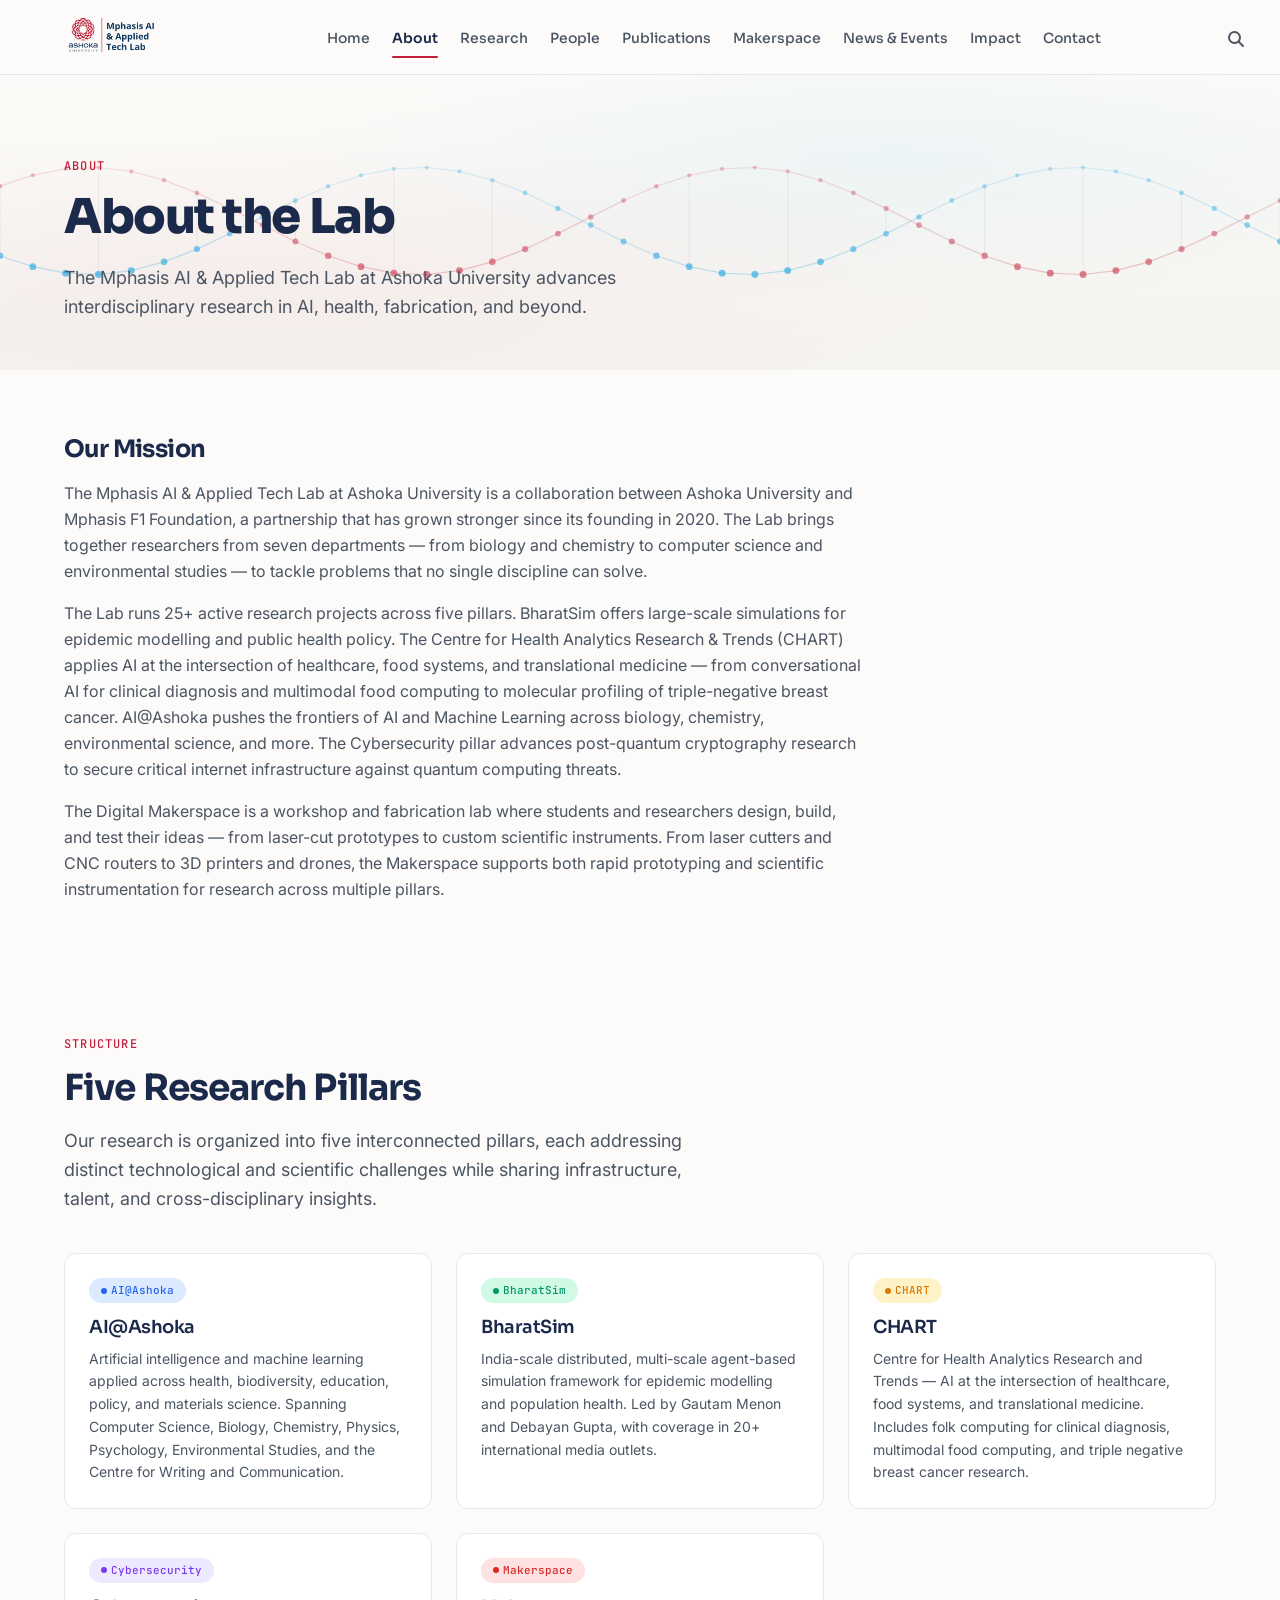
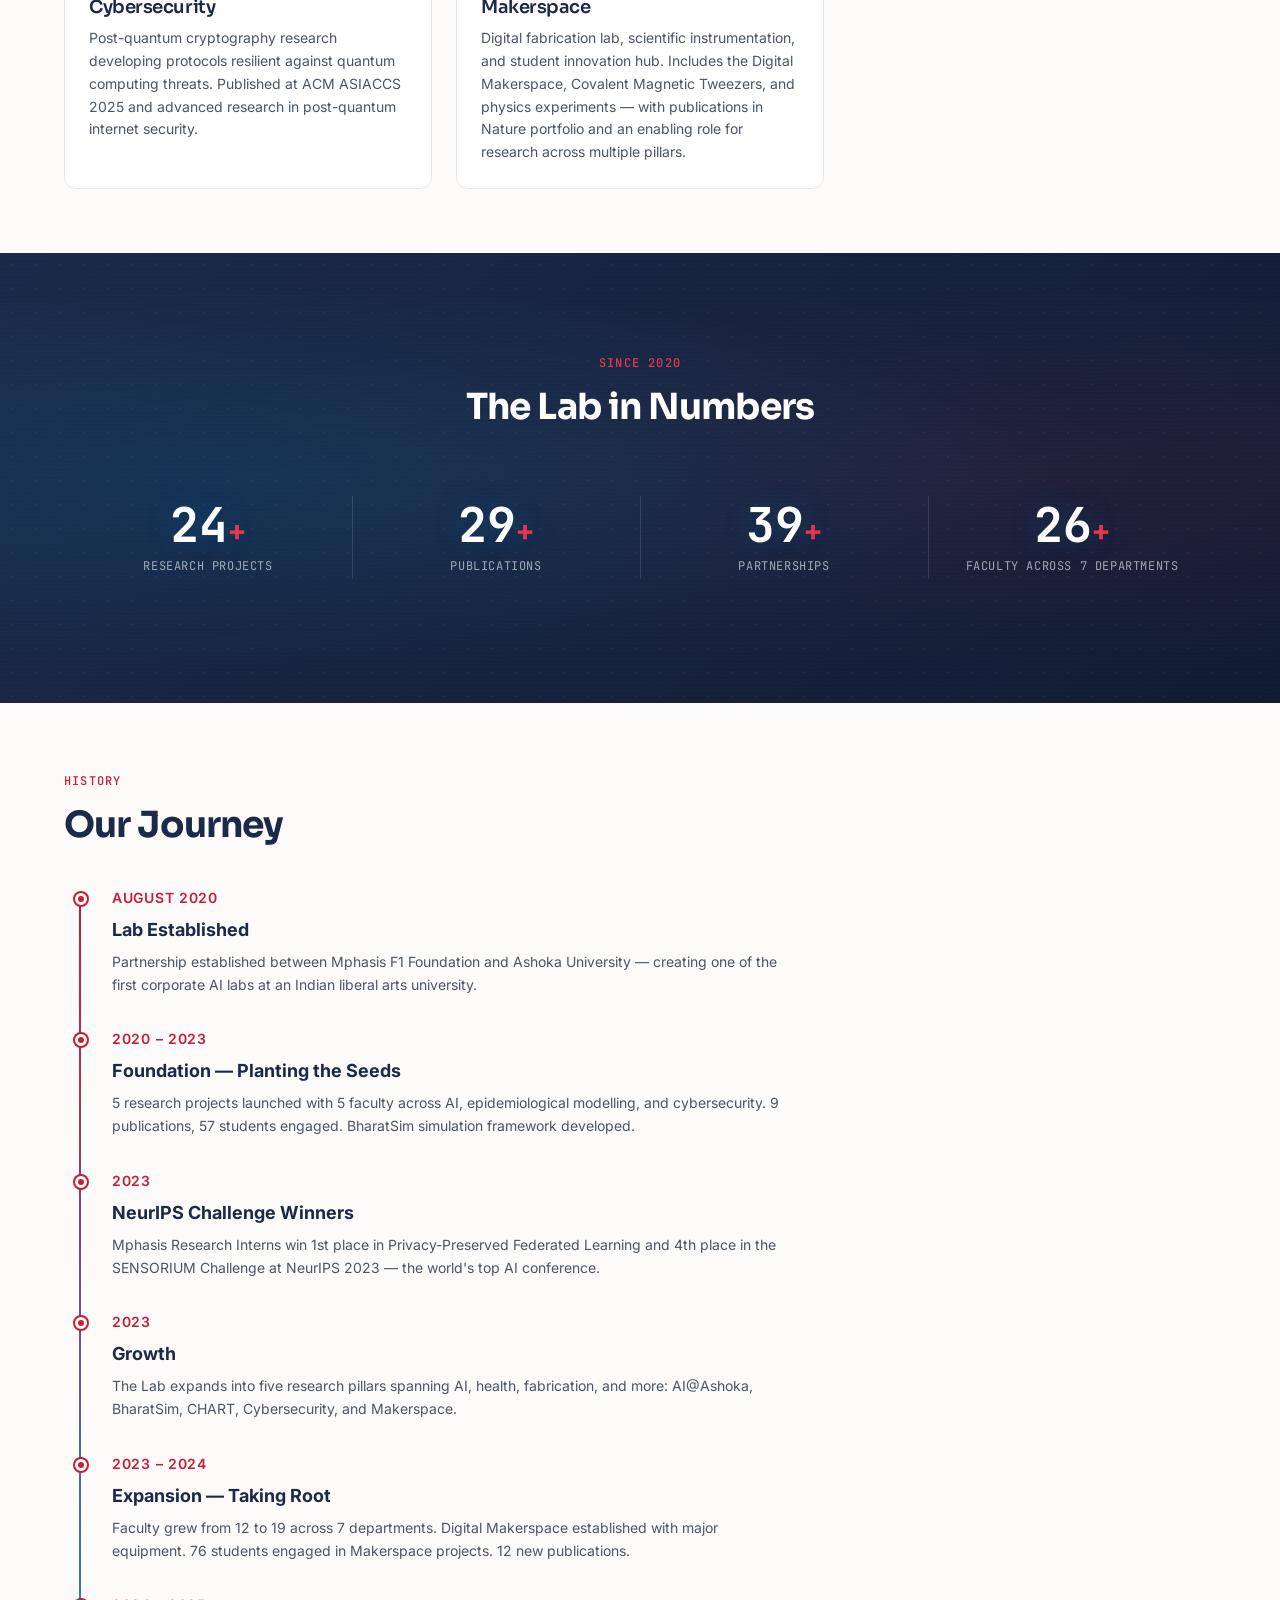
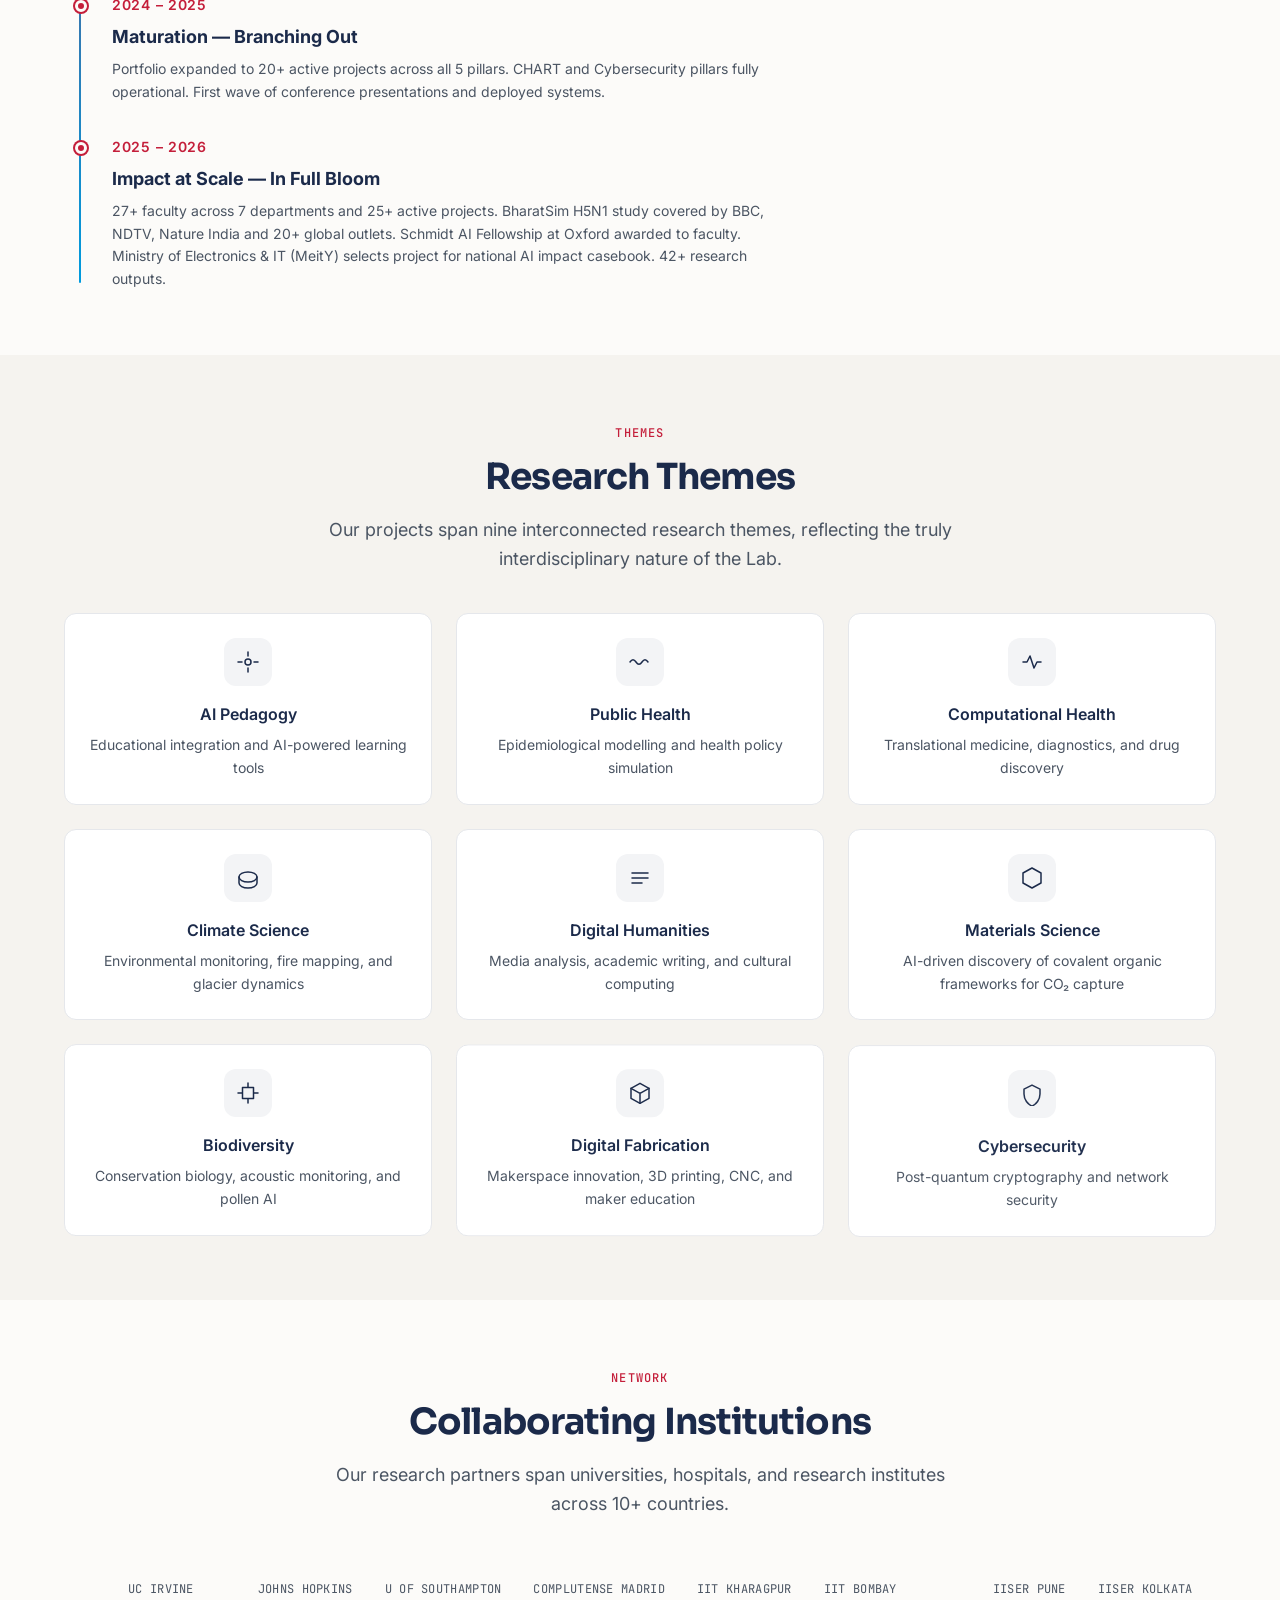
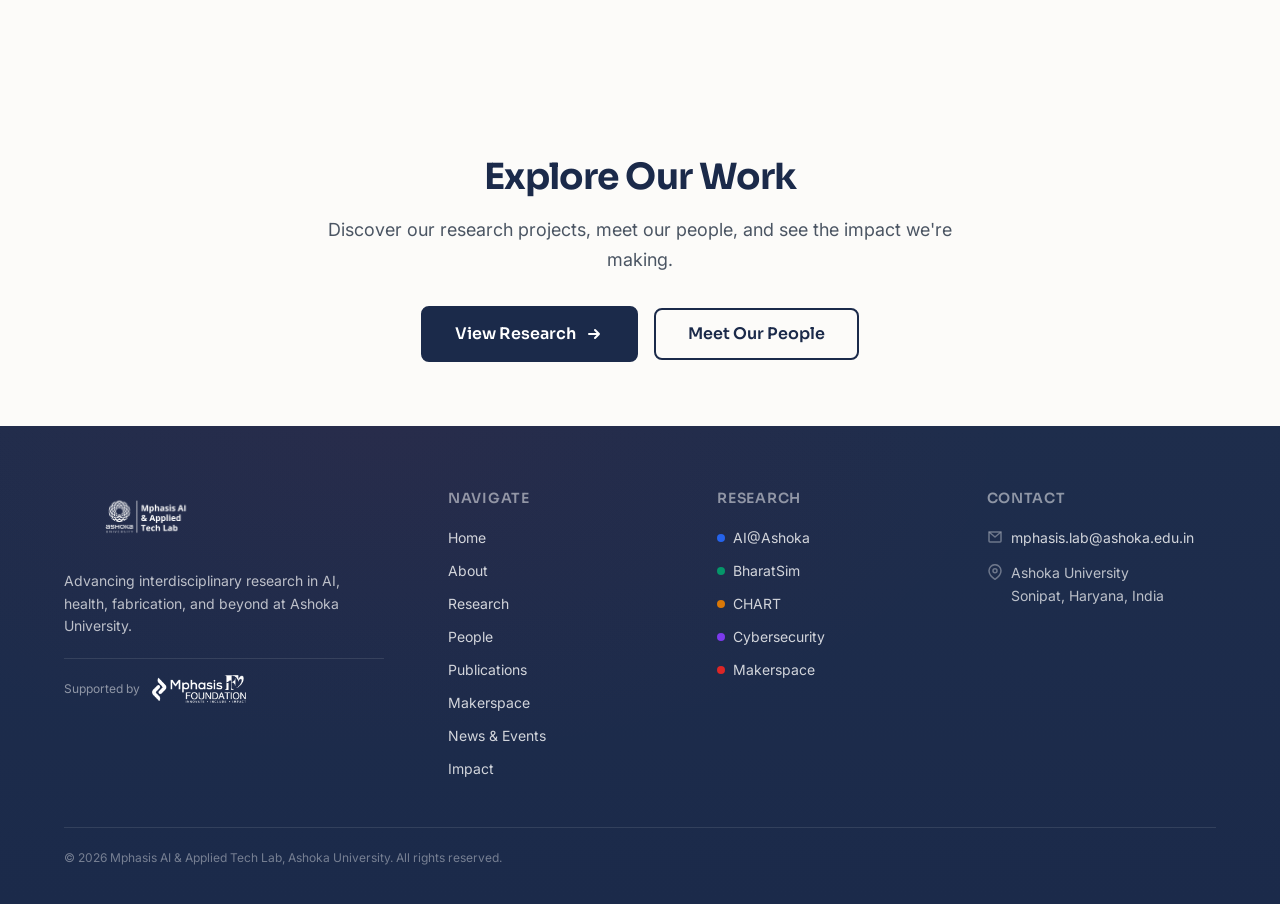
==== pages/about.html @ ebfd1cce "Initial commit: Mphasis AI & Applied Tech Lab website Vanilla HTML/CSS/JS website for the Mphasis AI" ====
<!DOCTYPE html>
<html lang="en">
<head>
  <meta charset="UTF-8">
  <meta name="viewport" content="width=device-width, initial-scale=1.0">
  <meta name="description" content="About the Mphasis AI & Applied Tech Lab at Ashoka University — mission, vision, partnership, and research pillars.">
  <meta name="theme-color" content="#1B2A4A">

  <!-- Open Graph -->
  <meta property="og:title" content="About | Mphasis AI & Applied Tech Lab">
  <meta property="og:description" content="Advancing interdisciplinary research in AI, health, fabrication, and beyond at Ashoka University.">
  <meta property="og:type" content="website">

  <title>About | Mphasis AI & Applied Tech Lab</title>

  <link rel="icon" type="image/png" sizes="32x32" href="../src/assets/images/logos/favicon-32.png">
  <link rel="icon" type="image/png" sizes="16x16" href="../src/assets/images/logos/favicon-16.png">
  <link rel="apple-touch-icon" sizes="180x180" href="../src/assets/images/logos/apple-touch-icon.png">
  <link rel="preconnect" href="https://fonts.googleapis.com">
  <link rel="preconnect" href="https://fonts.gstatic.com" crossorigin>
  <link href="https://fonts.googleapis.com/css2?family=Inter:wght@400;500;600;700;800&family=JetBrains+Mono:wght@400;500;600;700&family=Sora:wght@500;600;700&display=swap" rel="stylesheet">

  <link rel="stylesheet" href="../src/css/variables.css">
  <link rel="stylesheet" href="../src/css/reset.css">
  <link rel="stylesheet" href="../src/css/base.css">
  <link rel="stylesheet" href="../src/css/layout.css">
  <link rel="stylesheet" href="../src/css/header.css">
  <link rel="stylesheet" href="../src/css/footer.css">
  <link rel="stylesheet" href="../src/css/components.css">
  <link rel="stylesheet" href="../src/css/animations.css">
  <link rel="stylesheet" href="../src/css/pages.css">
  <link rel="stylesheet" href="../src/css/utilities.css">
  <link rel="stylesheet" href="../src/css/search.css">
</head>
<body>
  <a href="#main-content" class="skip-link">Skip to main content</a>
  <div class="progress-bar" id="progress-bar" aria-hidden="true"></div>

  <div class="page">

    <!-- Search Overlay -->
    <div class="search-overlay" id="search-overlay" role="dialog" aria-modal="true" aria-label="Search" hidden>
      <div class="search-overlay__backdrop"></div>
      <div class="search-overlay__panel">
        <div class="search-overlay__header">
          <div class="search-overlay__input-wrapper">
            <svg class="search-overlay__icon" width="20" height="20" viewBox="0 0 20 20" fill="none" stroke="currentColor" stroke-width="2" stroke-linecap="round" stroke-linejoin="round"><circle cx="8.5" cy="8.5" r="5.5"/><path d="M13 13l4 4"/></svg>
            <input type="search" class="search-overlay__input" id="search-input" placeholder="Search projects, people, publications..." autocomplete="off">
            <kbd class="search-overlay__kbd">ESC</kbd>
          </div>
        </div>
        <div class="search-overlay__results" id="search-results" aria-live="polite">
          <div class="search-overlay__empty">
            <p class="search-overlay__empty-text">Type to search across projects, people, and publications</p>
          </div>
        </div>
        <div class="search-overlay__footer">
          <span><kbd>&#8984;</kbd><kbd>K</kbd> to toggle</span>
          <span><kbd>&#8593;</kbd><kbd>&#8595;</kbd> to navigate</span>
          <span><kbd>Enter</kbd> to select</span>
        </div>
      </div>
    </div>

    <!-- HEADER -->
    <header class="header" role="banner">
      <div class="header__inner">
        <a href="../index.html" class="header__logo" aria-label="Mphasis AI & Applied Tech Lab — Home">
          <img src="../src/assets/images/logos/lab-logo.png" alt="Mphasis AI & Applied Tech Lab Logo">
        </a>
        <nav class="nav" role="navigation" aria-label="Primary navigation">
          <a href="../index.html" class="nav__link">Home</a>
          <a href="about.html" class="nav__link nav__link--active">About</a>
          <a href="research.html" class="nav__link">Research</a>
          <a href="people.html" class="nav__link">People</a>
          <a href="publications.html" class="nav__link">Publications</a>
          <a href="makerspace.html" class="nav__link">Makerspace</a>
          <a href="news.html" class="nav__link">News & Events</a>
          <a href="impact.html" class="nav__link">Impact</a>
          <a href="contact.html" class="nav__link">Contact</a>
        </nav>
        <div class="header__actions">
          <button class="header__search-trigger" aria-label="Search" aria-expanded="false" aria-controls="search-overlay">
            <svg width="20" height="20" viewBox="0 0 20 20" fill="none" stroke="currentColor" stroke-width="2" stroke-linecap="round" stroke-linejoin="round"><circle cx="8.5" cy="8.5" r="5.5"/><path d="M13 13l4 4"/></svg>
          </button>
          <button class="header__menu-toggle" aria-label="Toggle navigation menu" aria-expanded="false" aria-controls="mobile-nav">
            <span></span><span></span><span></span>
          </button>
        </div>
      </div>
    </header>

    <!-- Mobile Navigation -->
    <nav class="nav-mobile" id="mobile-nav" role="navigation" aria-label="Mobile navigation">
      <a href="../index.html" class="nav-mobile__link">Home</a>
      <a href="about.html" class="nav-mobile__link nav-mobile__link--active">About</a>
      <a href="research.html" class="nav-mobile__link">Research</a>
      <a href="people.html" class="nav-mobile__link">People</a>
      <a href="publications.html" class="nav-mobile__link">Publications</a>
      <a href="makerspace.html" class="nav-mobile__link">Makerspace</a>
      <a href="news.html" class="nav-mobile__link">News & Events</a>
      <a href="impact.html" class="nav-mobile__link">Impact</a>
      <a href="contact.html" class="nav-mobile__link">Contact</a>
    </nav>

    <!-- MAIN CONTENT -->
    <main class="page__content" id="main-content" role="main">

      <!-- Page Hero -->
      <section class="page-hero">
        <canvas class="page-hero__canvas" data-page="about" aria-hidden="true"></canvas>
        <div class="container">
          <span class="page-hero__eyebrow reveal">About</span>
          <h1 class="page-hero__title reveal">About the Lab</h1>
          <p class="page-hero__description reveal">
            The Mphasis AI & Applied Tech Lab at Ashoka University advances interdisciplinary research in AI, health, fabrication, and beyond.
          </p>
        </div>
      </section>

      <!-- Mission & Overview -->
      <section class="section">
        <div class="container">
          <div class="mission-block reveal">
            <div class="mission-block__content">
              <h3>Our Mission</h3>
              <p>
                The Mphasis AI & Applied Tech Lab at Ashoka University is a collaboration between Ashoka University and Mphasis F1 Foundation, a partnership that has grown stronger since its founding in 2020. The Lab brings together researchers from seven departments — from biology and chemistry to computer science and environmental studies — to tackle problems that no single discipline can solve.
              </p>
              <p>
                The Lab runs 25+ active research projects across five pillars. BharatSim offers large-scale simulations for epidemic modelling and public health policy. The Centre for Health Analytics Research &amp; Trends (CHART) applies AI at the intersection of healthcare, food systems, and translational medicine — from conversational AI for clinical diagnosis and multimodal food computing to molecular profiling of triple-negative breast cancer. AI@Ashoka pushes the frontiers of AI and Machine Learning across biology, chemistry, environmental science, and more. The Cybersecurity pillar advances post-quantum cryptography research to secure critical internet infrastructure against quantum computing threats.
              </p>
              <p>
                The Digital Makerspace is a workshop and fabrication lab where students and researchers design, build, and test their ideas — from laser-cut prototypes to custom scientific instruments. From laser cutters and CNC routers to 3D printers and drones, the Makerspace supports both rapid prototyping and scientific instrumentation for research across multiple pillars.
              </p>
            </div>
          </div>
        </div>
      </section>

      <!-- Five Pillars -->
      <section class="section" id="pillars">
        <div class="container">
          <div class="section__header reveal">
            <span class="section__eyebrow">Structure</span>
            <h2 class="section__title">Five Research Pillars</h2>
            <p class="section__description">
              Our research is organized into five interconnected pillars, each addressing distinct technological and scientific challenges while sharing infrastructure, talent, and cross-disciplinary insights.
            </p>
          </div>

          <div class="grid grid--auto-md reveal-stagger">

            <!-- AI@Ashoka -->
            <div class="card reveal" data-pillar="ai">
              <div class="card__body">
                <div class="card__eyebrow">
                  <span class="tag tag--ai tag--dot">AI@Ashoka</span>
                </div>
                <h3 class="card__title">AI@Ashoka</h3>
                <p class="card__text">
                  Artificial intelligence and machine learning applied across health, biodiversity, education, policy, and materials science. Spanning Computer Science, Biology, Chemistry, Physics, Psychology, Environmental Studies, and the Centre for Writing and Communication.
                </p>
              </div>
            </div>

            <!-- BharatSim -->
            <div class="card reveal" data-pillar="bharatsim">
              <div class="card__body">
                <div class="card__eyebrow">
                  <span class="tag tag--bharatsim tag--dot">BharatSim</span>
                </div>
                <h3 class="card__title">BharatSim</h3>
                <p class="card__text">
                  India-scale distributed, multi-scale agent-based simulation framework for epidemic modelling and population health. Led by Gautam Menon and Debayan Gupta, with coverage in 20+ international media outlets.
                </p>
              </div>
            </div>

            <!-- CHART -->
            <div class="card reveal" data-pillar="chart">
              <div class="card__body">
                <div class="card__eyebrow">
                  <span class="tag tag--chart tag--dot">CHART</span>
                </div>
                <h3 class="card__title">CHART</h3>
                <p class="card__text">
                  Centre for Health Analytics Research and Trends — AI at the intersection of healthcare, food systems, and translational medicine. Includes folk computing for clinical diagnosis, multimodal food computing, and triple negative breast cancer research.
                </p>
              </div>
            </div>

            <!-- Cybersecurity -->
            <div class="card reveal" data-pillar="cyber">
              <div class="card__body">
                <div class="card__eyebrow">
                  <span class="tag tag--cyber tag--dot">Cybersecurity</span>
                </div>
                <h3 class="card__title">Cybersecurity</h3>
                <p class="card__text">
                  Post-quantum cryptography research developing protocols resilient against quantum computing threats. Published at ACM ASIACCS 2025 and advanced research in post-quantum internet security.
                </p>
              </div>
            </div>

            <!-- Makerspace -->
            <div class="card reveal" data-pillar="makerspace">
              <div class="card__body">
                <div class="card__eyebrow">
                  <span class="tag tag--makerspace tag--dot">Makerspace</span>
                </div>
                <h3 class="card__title">Makerspace</h3>
                <p class="card__text">
                  Digital fabrication lab, scientific instrumentation, and student innovation hub. Includes the Digital Makerspace, Covalent Magnetic Tweezers, and physics experiments — with publications in Nature portfolio and an enabling role for research across multiple pillars.
                </p>
              </div>
            </div>

          </div>
        </div>
      </section>

      <!-- Impact Metrics -->
      <section class="section section--dark section--lg">
        <div class="container">
          <div class="section__header text-center reveal">
            <span class="section__eyebrow">Since 2020</span>
            <h2 class="section__title">The Lab in Numbers</h2>
          </div>
          <div class="stats-grid reveal-stagger">
            <div class="stat-card reveal">
              <div class="stat-card__number" data-count="25">0<span class="stat-card__suffix">+</span></div>
              <div class="stat-card__label">Research Projects</div>
            </div>
            <div class="stat-card reveal">
              <div class="stat-card__number" data-count="30">0<span class="stat-card__suffix">+</span></div>
              <div class="stat-card__label">Publications</div>
            </div>
            <div class="stat-card reveal">
              <div class="stat-card__number" data-count="40">0<span class="stat-card__suffix">+</span></div>
              <div class="stat-card__label">Partnerships</div>
            </div>
            <div class="stat-card reveal">
              <div class="stat-card__number" data-count="27">0<span class="stat-card__suffix">+</span></div>
              <div class="stat-card__label">Faculty across 7 Departments</div>
            </div>
          </div>
        </div>
      </section>

      <!-- Timeline -->
      <section class="section">
        <div class="container">
          <div class="section__header reveal">
            <span class="section__eyebrow">History</span>
            <h2 class="section__title">Our Journey</h2>
          </div>

          <div class="timeline reveal-stagger">
            <div class="timeline__item reveal">
              <div class="timeline__date">August 2020</div>
              <div class="timeline__title">Lab Established</div>
              <p class="timeline__text">
                Partnership established between Mphasis F1 Foundation and Ashoka University — creating one of the first corporate AI labs at an Indian liberal arts university.
              </p>
            </div>
            <div class="timeline__item reveal">
              <div class="timeline__date">2020 – 2023</div>
              <div class="timeline__title">Foundation — Planting the Seeds</div>
              <p class="timeline__text">
                5 research projects launched with 5 faculty across AI, epidemiological modelling, and cybersecurity. 9 publications, 57 students engaged. BharatSim simulation framework developed.
              </p>
            </div>
            <div class="timeline__item reveal">
              <div class="timeline__date">2023</div>
              <div class="timeline__title">NeurIPS Challenge Winners</div>
              <p class="timeline__text">
                Mphasis Research Interns win 1st place in Privacy-Preserved Federated Learning and 4th place in the SENSORIUM Challenge at NeurIPS 2023 — the world's top AI conference.
              </p>
            </div>
            <div class="timeline__item reveal">
              <div class="timeline__date">2023</div>
              <div class="timeline__title">Growth</div>
              <p class="timeline__text">
                The Lab expands into five research pillars spanning AI, health, fabrication, and more: AI@Ashoka, BharatSim, CHART, Cybersecurity, and Makerspace.
              </p>
            </div>
            <div class="timeline__item reveal">
              <div class="timeline__date">2023 – 2024</div>
              <div class="timeline__title">Expansion — Taking Root</div>
              <p class="timeline__text">
                Faculty grew from 12 to 19 across 7 departments. Digital Makerspace established with major equipment. 76 students engaged in Makerspace projects. 12 new publications.
              </p>
            </div>
            <div class="timeline__item reveal">
              <div class="timeline__date">2024 – 2025</div>
              <div class="timeline__title">Maturation — Branching Out</div>
              <p class="timeline__text">
                Portfolio expanded to 20+ active projects across all 5 pillars. CHART and Cybersecurity pillars fully operational. First wave of conference presentations and deployed systems.
              </p>
            </div>
            <div class="timeline__item reveal">
              <div class="timeline__date">2025 – 2026</div>
              <div class="timeline__title">Impact at Scale — In Full Bloom</div>
              <p class="timeline__text">
                27+ faculty across 7 departments and 25+ active projects. BharatSim H5N1 study covered by BBC, NDTV, Nature India and 20+ global outlets. Schmidt AI Fellowship at Oxford awarded to faculty. Ministry of Electronics &amp; IT (MeitY) selects project for national AI impact casebook. 42+ research outputs.
              </p>
            </div>
          </div>
        </div>
      </section>

      <!-- Research Themes -->
      <section class="section section--alt">
        <div class="container">
          <div class="section__header text-center reveal">
            <span class="section__eyebrow">Themes</span>
            <h2 class="section__title">Research Themes</h2>
            <p class="section__description">
              Our projects span nine interconnected research themes, reflecting the truly interdisciplinary nature of the Lab.
            </p>
          </div>

          <div class="grid grid--3 reveal-stagger">
            <div class="governance-card reveal">
              <div class="governance-card__icon">
                <svg viewBox="0 0 24 24" fill="none" stroke="currentColor" stroke-width="1.5" stroke-linecap="round" stroke-linejoin="round"><circle cx="12" cy="12" r="3"/><path d="M12 2v4M12 18v4M2 12h4M18 12h4"/></svg>
              </div>
              <div class="governance-card__title">AI Pedagogy</div>
              <p class="governance-card__text">Educational integration and AI-powered learning tools</p>
            </div>
            <div class="governance-card reveal">
              <div class="governance-card__icon">
                <svg viewBox="0 0 24 24" fill="none" stroke="currentColor" stroke-width="1.5" stroke-linecap="round" stroke-linejoin="round"><path d="M2 12c2-3 4-3 6 0s4 3 6 0 4-3 6 0"/></svg>
              </div>
              <div class="governance-card__title">Public Health</div>
              <p class="governance-card__text">Epidemiological modelling and health policy simulation</p>
            </div>
            <div class="governance-card reveal">
              <div class="governance-card__icon">
                <svg viewBox="0 0 24 24" fill="none" stroke="currentColor" stroke-width="1.5" stroke-linecap="round" stroke-linejoin="round"><path d="M3 12h4l3-6 4 12 3-6h4"/></svg>
              </div>
              <div class="governance-card__title">Computational Health</div>
              <p class="governance-card__text">Translational medicine, diagnostics, and drug discovery</p>
            </div>
            <div class="governance-card reveal">
              <div class="governance-card__icon">
                <svg viewBox="0 0 24 24" fill="none" stroke="currentColor" stroke-width="1.5" stroke-linecap="round" stroke-linejoin="round"><path d="M12 22c-4.97 0-9-2.24-9-5v-6c0-2.76 4.03-5 9-5s9 2.24 9 5v6c0 2.76-4.03 5-9 5z"/><path d="M3 11c0 2.76 4.03 5 9 5s9-2.24 9-5"/></svg>
              </div>
              <div class="governance-card__title">Climate Science</div>
              <p class="governance-card__text">Environmental monitoring, fire mapping, and glacier dynamics</p>
            </div>
            <div class="governance-card reveal">
              <div class="governance-card__icon">
                <svg viewBox="0 0 24 24" fill="none" stroke="currentColor" stroke-width="1.5" stroke-linecap="round" stroke-linejoin="round"><path d="M4 7h16M4 12h16M4 17h10"/></svg>
              </div>
              <div class="governance-card__title">Digital Humanities</div>
              <p class="governance-card__text">Media analysis, academic writing, and cultural computing</p>
            </div>
            <div class="governance-card reveal">
              <div class="governance-card__icon">
                <svg viewBox="0 0 24 24" fill="none" stroke="currentColor" stroke-width="1.5" stroke-linecap="round" stroke-linejoin="round"><path d="M12 2l9 5v10l-9 5-9-5V7l9-5z"/></svg>
              </div>
              <div class="governance-card__title">Materials Science</div>
              <p class="governance-card__text">AI-driven discovery of covalent organic frameworks for CO₂ capture</p>
            </div>
            <div class="governance-card reveal">
              <div class="governance-card__icon">
                <svg viewBox="0 0 24 24" fill="none" stroke="currentColor" stroke-width="1.5" stroke-linecap="round" stroke-linejoin="round"><path d="M6.5 6.5h11v11h-11z"/><path d="M12 2v4M12 18v4M2 12h4M18 12h4"/></svg>
              </div>
              <div class="governance-card__title">Biodiversity</div>
              <p class="governance-card__text">Conservation biology, acoustic monitoring, and pollen AI</p>
            </div>
            <div class="governance-card reveal">
              <div class="governance-card__icon">
                <svg viewBox="0 0 24 24" fill="none" stroke="currentColor" stroke-width="1.5" stroke-linecap="round" stroke-linejoin="round"><path d="M12 2l9 5v10l-9 5-9-5V7l9-5z"/><path d="M12 12l9-5M12 12v10M12 12L3 7"/></svg>
              </div>
              <div class="governance-card__title">Digital Fabrication</div>
              <p class="governance-card__text">Makerspace innovation, 3D printing, CNC, and maker education</p>
            </div>
            <div class="governance-card reveal">
              <div class="governance-card__icon">
                <svg viewBox="0 0 24 24" fill="none" stroke="currentColor" stroke-width="1.5" stroke-linecap="round" stroke-linejoin="round"><path d="M12 3l8 4v5c0 5.5-3.8 10.2-8 12-4.2-1.8-8-6.5-8-12V7l8-4z"/></svg>
              </div>
              <div class="governance-card__title">Cybersecurity</div>
              <p class="governance-card__text">Post-quantum cryptography and network security</p>
            </div>
          </div>
        </div>
      </section>

      <!-- Collaborating Institutions -->
      <section class="section">
        <div class="container">
          <div class="section__header text-center reveal">
            <span class="section__eyebrow">Network</span>
            <h2 class="section__title">Collaborating Institutions</h2>
            <p class="section__description">
              Our research partners span universities, hospitals, and research institutes across 10+ countries.
            </p>
          </div>
          <div class="ticker reveal" aria-label="Collaborating institutions">
            <div class="ticker__track">
              <span class="ticker__item ticker__item--logo"><img src="../src/assets/images/logos/partners/oxford.png" alt="University of Oxford"></span>
              <span class="ticker__item ticker__item--logo"><img src="../src/assets/images/logos/partners/stanford.png" alt="Stanford University"></span>
              <span class="ticker__item">UC Irvine</span>
              <span class="ticker__item ticker__item--logo"><img src="../src/assets/images/logos/partners/mcgill.png" alt="McGill University"></span>
              <span class="ticker__item">Johns Hopkins</span>
              <span class="ticker__item">U of Southampton</span>
              <span class="ticker__item">Complutense Madrid</span>
              <span class="ticker__item">IIT Kharagpur</span>
              <span class="ticker__item">IIT Bombay</span>
              <span class="ticker__item ticker__item--logo"><img src="../src/assets/images/logos/partners/iit-delhi.png" alt="IIT Delhi"></span>
              <span class="ticker__item ticker__item--logo"><img src="../src/assets/images/logos/partners/iisc.png" alt="IISc Bengaluru"></span>
              <span class="ticker__item">IISER Pune</span>
              <span class="ticker__item">IISER Kolkata</span>
              <span class="ticker__item">AIIMS New Delhi</span>
              <span class="ticker__item">S.N. Bose National Centre</span>
              <span class="ticker__item">CMC Vellore</span>
              <span class="ticker__item ticker__item--logo"><img src="../src/assets/images/logos/partners/ncbs.png" alt="NCBS Bangalore"></span>
              <span class="ticker__item">U of South Carolina</span>
              <span class="ticker__item">Max Hospital, Delhi</span>
              <span class="ticker__item">Kew Library, UK</span>
              <!-- duplicate set for seamless loop -->
              <span class="ticker__item ticker__item--logo"><img src="../src/assets/images/logos/partners/oxford.png" alt="University of Oxford"></span>
              <span class="ticker__item ticker__item--logo"><img src="../src/assets/images/logos/partners/stanford.png" alt="Stanford University"></span>
              <span class="ticker__item">UC Irvine</span>
              <span class="ticker__item ticker__item--logo"><img src="../src/assets/images/logos/partners/mcgill.png" alt="McGill University"></span>
              <span class="ticker__item">Johns Hopkins</span>
              <span class="ticker__item">U of Southampton</span>
              <span class="ticker__item">Complutense Madrid</span>
              <span class="ticker__item">IIT Kharagpur</span>
              <span class="ticker__item">IIT Bombay</span>
              <span class="ticker__item ticker__item--logo"><img src="../src/assets/images/logos/partners/iit-delhi.png" alt="IIT Delhi"></span>
              <span class="ticker__item ticker__item--logo"><img src="../src/assets/images/logos/partners/iisc.png" alt="IISc Bengaluru"></span>
              <span class="ticker__item">IISER Pune</span>
              <span class="ticker__item">IISER Kolkata</span>
              <span class="ticker__item">AIIMS New Delhi</span>
              <span class="ticker__item">S.N. Bose National Centre</span>
              <span class="ticker__item">CMC Vellore</span>
              <span class="ticker__item ticker__item--logo"><img src="../src/assets/images/logos/partners/ncbs.png" alt="NCBS Bangalore"></span>
              <span class="ticker__item">U of South Carolina</span>
              <span class="ticker__item">Max Hospital, Delhi</span>
              <span class="ticker__item">Kew Library, UK</span>
            </div>
          </div>
        </div>
      </section>

      <!-- CTA -->
      <section class="section">
        <div class="container text-center">
          <h2 class="section__title reveal">Explore Our Work</h2>
          <p class="section__description reveal" style="margin: 0 auto var(--space-8);">
            Discover our research projects, meet our people, and see the impact we're making.
          </p>
          <div class="hero__actions reveal" style="justify-content: center;">
            <a href="research.html" class="btn btn--primary btn--lg">
              View Research
              <svg class="btn__arrow" width="20" height="20" viewBox="0 0 20 20" fill="none" stroke="currentColor" stroke-width="2" stroke-linecap="round" stroke-linejoin="round"><path d="M5 10h10M11 6l4 4-4 4"/></svg>
            </a>
            <a href="people.html" class="btn btn--secondary btn--lg">Meet Our People</a>
          </div>
        </div>
      </section>

    </main>

    <!-- FOOTER -->
    <footer class="footer" role="contentinfo">
      <div class="container">
        <div class="footer__grid">
          <div class="footer__brand">
            <img src="../src/assets/images/logos/lab-logo.png" alt="Lab Logo" class="footer__brand-logo">
            <p class="footer__brand-text">
              Advancing interdisciplinary research in AI, health, fabrication, and beyond at Ashoka University.
            </p>
            <div class="footer__brand-partner">
              <span>Supported by</span>
              <img src="../src/assets/images/logos/mphasis-foundation.png" alt="Mphasis F1 Foundation">
            </div>
          </div>
          <div>
            <h4 class="footer__heading">Navigate</h4>
            <div class="footer__links">
              <a href="../index.html" class="footer__link">Home</a>
              <a href="about.html" class="footer__link">About</a>
              <a href="research.html" class="footer__link">Research</a>
              <a href="people.html" class="footer__link">People</a>
              <a href="publications.html" class="footer__link">Publications</a>
              <a href="makerspace.html" class="footer__link">Makerspace</a>
              <a href="news.html" class="footer__link">News & Events</a>
              <a href="impact.html" class="footer__link">Impact</a>
            </div>
          </div>
          <div>
            <h4 class="footer__heading">Research</h4>
            <div class="footer__links">
              <a href="pillar.html?pillar=ai" class="footer__pillar-link">
                <span class="footer__pillar-dot" style="background-color: var(--pillar-ai);"></span>
                AI@Ashoka
              </a>
              <a href="pillar.html?pillar=bharatsim" class="footer__pillar-link">
                <span class="footer__pillar-dot" style="background-color: var(--pillar-bharatsim);"></span>
                BharatSim
              </a>
              <a href="pillar.html?pillar=chart" class="footer__pillar-link">
                <span class="footer__pillar-dot" style="background-color: var(--pillar-chart);"></span>
                CHART
              </a>
              <a href="pillar.html?pillar=cyber" class="footer__pillar-link">
                <span class="footer__pillar-dot" style="background-color: var(--pillar-cyber);"></span>
                Cybersecurity
              </a>
              <a href="pillar.html?pillar=makerspace" class="footer__pillar-link">
                <span class="footer__pillar-dot" style="background-color: var(--pillar-makerspace);"></span>
                Makerspace
              </a>
            </div>
          </div>
          <div>
            <h4 class="footer__heading">Contact</h4>
            <div>
              <div class="footer__contact-item">
                <svg width="16" height="16" viewBox="0 0 16 16" fill="none" stroke="currentColor" stroke-width="1.5" stroke-linecap="round" stroke-linejoin="round"><rect x="2" y="3" width="12" height="10" rx="1"/><path d="M2 3l6 5 6-5"/></svg>
                <a href="mailto:mphasis.lab@ashoka.edu.in" style="color: rgba(255,255,255,0.8);">mphasis.lab@ashoka.edu.in</a>
              </div>
              <div class="footer__contact-item">
                <svg width="16" height="16" viewBox="0 0 16 16" fill="none" stroke="currentColor" stroke-width="1.5" stroke-linecap="round" stroke-linejoin="round"><path d="M14 6.7C14 11.3 8 15.3 8 15.3S2 11.3 2 6.7a6 6 0 1 1 12 0z"/><circle cx="8" cy="6.7" r="2"/></svg>
                <span>Ashoka University<br>Sonipat, Haryana, India</span>
              </div>
            </div>
          </div>
        </div>
        <div class="footer__bottom">
          <p class="footer__copyright">&copy; 2026 Mphasis AI & Applied Tech Lab, Ashoka University. All rights reserved.</p>
          <div class="footer__bottom-links">
          </div>
        </div>
      </div>
    </footer>

  </div>

  <script src="../src/data/projects.js"></script>
  <script src="../src/data/people.js"></script>
  <script src="../src/data/publications.js"></script>
  <script src="../src/data/pillars.js"></script>
  <script src="../src/vendor/gsap.min.js"></script>
  <script src="../src/vendor/ScrollTrigger.min.js"></script>
  <script src="../src/js/gsap-animations.js"></script>
  <script src="../src/js/main.js"></script>
  <script src="../src/js/search.js"></script>
  <script src="/src/js/page-canvases.js"></script>
</body>
</html>
---- src/css/variables.css ----
/* ============================================
   DESIGN TOKENS — Mphasis AI & Applied Tech Lab
   v2.0 — Warmer, bolder, more alive
   ============================================ */

:root {
  /* ── Brand Colors ── */
  --color-navy:        #1B2A4A;
  --color-navy-light:  #2A3F6A;
  --color-navy-dark:   #111C33;
  --color-red:         #C41E3A;
  --color-red-light:   #E8364F;
  --color-red-dark:    #9B1830;
  --color-blue:        #009BDE;
  --color-blue-light:  #33B0E6;
  --color-blue-dark:   #007AB3;

  /* ── Pillar Colors ── */
  --pillar-ai:           #2563EB;
  --pillar-ai-light:     #DBEAFE;
  --pillar-ai-bg:        #EFF6FF;
  --pillar-bharatsim:    #059669;
  --pillar-bharatsim-light: #D1FAE5;
  --pillar-bharatsim-bg: #ECFDF5;
  --pillar-chart:        #D97706;
  --pillar-chart-light:  #FEF3C7;
  --pillar-chart-bg:     #FFFBEB;
  --pillar-cyber:        #7C3AED;
  --pillar-cyber-light:  #EDE9FE;
  --pillar-cyber-bg:     #F5F3FF;
  --pillar-makerspace:   #DC2626;
  --pillar-makerspace-light: #FEE2E2;
  --pillar-makerspace-bg: #FEF2F2;

  /* ── Neutral Palette ── */
  --gray-50:   #F9FAFB;
  --gray-100:  #F3F4F6;
  --gray-200:  #E5E7EB;
  --gray-300:  #D1D5DB;
  --gray-400:  #9CA3AF;
  --gray-500:  #6B7280;
  --gray-600:  #4B5563;
  --gray-700:  #374151;
  --gray-800:  #1F2937;
  --gray-900:  #111827;

  /* ── Semantic Colors ── */
  --color-text:          var(--gray-900);
  --color-text-secondary: var(--gray-600);
  --color-text-muted:    var(--gray-400);
  --color-text-inverse:  #FFFFFF;
  --color-link:          var(--color-blue);
  --color-link-hover:    var(--color-blue-dark);
  --color-bg:            #FCFBF9;
  --color-bg-alt:        #F5F3EF;
  --color-bg-dark:       var(--color-navy);
  --color-border:        var(--gray-200);
  --color-border-light:  var(--gray-100);

  /* ── Typography ── */
  --font-display: 'Sora', 'Inter', -apple-system, BlinkMacSystemFont, sans-serif;
  --font-sans: 'Inter', -apple-system, BlinkMacSystemFont, 'Segoe UI', Roboto, Oxygen, Ubuntu, sans-serif;
  --font-mono: 'JetBrains Mono', 'Fira Code', 'Consolas', monospace;

  --text-xs:   0.75rem;
  --text-sm:   0.875rem;
  --text-base: 1rem;
  --text-lg:   1.125rem;
  --text-xl:   1.25rem;
  --text-2xl:  1.5rem;
  --text-3xl:  1.875rem;
  --text-4xl:  2.25rem;
  --text-5xl:  3rem;
  --text-6xl:  3.75rem;

  --weight-regular:  400;
  --weight-medium:   500;
  --weight-semibold: 600;
  --weight-bold:     700;
  --weight-extrabold: 800;

  --leading-tight:   1.25;
  --leading-snug:    1.375;
  --leading-normal:  1.5;
  --leading-relaxed: 1.625;
  --leading-loose:   2;

  --tracking-tight:   -0.025em;
  --tracking-normal:   0;
  --tracking-wide:     0.025em;
  --tracking-wider:    0.05em;
  --tracking-widest:   0.1em;

  /* ── Spacing Scale ── */
  --space-1:   0.25rem;
  --space-2:   0.5rem;
  --space-3:   0.75rem;
  --space-4:   1rem;
  --space-5:   1.25rem;
  --space-6:   1.5rem;
  --space-8:   2rem;
  --space-10:  2.5rem;
  --space-12:  3rem;
  --space-16:  4rem;
  --space-20:  5rem;
  --space-24:  6rem;
  --space-32:  8rem;

  /* ── Layout ── */
  --container-sm:  640px;
  --container-md:  768px;
  --container-lg:  1024px;
  --container-xl:  1200px;
  --container-2xl: 1400px;
  --header-height: 72px;

  /* ── Borders ── */
  --radius-sm:   4px;
  --radius-md:   8px;
  --radius-lg:   12px;
  --radius-xl:   16px;
  --radius-full: 9999px;

  /* ── Shadows ── */
  --shadow-sm:   0 1px 2px rgba(0, 0, 0, 0.05);
  --shadow-md:   0 4px 6px -1px rgba(0, 0, 0, 0.07), 0 2px 4px -2px rgba(0, 0, 0, 0.05);
  --shadow-lg:   0 10px 15px -3px rgba(0, 0, 0, 0.08), 0 4px 6px -4px rgba(0, 0, 0, 0.04);
  --shadow-xl:   0 20px 25px -5px rgba(0, 0, 0, 0.08), 0 8px 10px -6px rgba(0, 0, 0, 0.04);

  /* ── Transitions ── */
  --transition-fast:   150ms ease;
  --transition-base:   250ms ease;
  --transition-slow:   350ms ease;
  --transition-spring: 500ms cubic-bezier(0.34, 1.56, 0.64, 1);
}

/* ── Pillar Custom Properties via Data Attributes ── */

[data-pillar="ai"]         { --pillar-color: var(--pillar-ai);         --pillar-bg: var(--pillar-ai-bg);         --pillar-light: var(--pillar-ai-light); }
[data-pillar="bharatsim"]  { --pillar-color: var(--pillar-bharatsim);  --pillar-bg: var(--pillar-bharatsim-bg);  --pillar-light: var(--pillar-bharatsim-light); }
[data-pillar="chart"]      { --pillar-color: var(--pillar-chart);      --pillar-bg: var(--pillar-chart-bg);      --pillar-light: var(--pillar-chart-light); }
[data-pillar="cyber"]      { --pillar-color: var(--pillar-cyber);      --pillar-bg: var(--pillar-cyber-bg);      --pillar-light: var(--pillar-cyber-light); }
[data-pillar="makerspace"] { --pillar-color: var(--pillar-makerspace); --pillar-bg: var(--pillar-makerspace-bg); --pillar-light: var(--pillar-makerspace-light); }
---- src/css/base.css ----
/* ============================================
   BASE ELEMENT STYLES
   ============================================ */

body {
  font-family: var(--font-sans);
  font-size: var(--text-base);
  font-weight: var(--weight-regular);
  color: var(--color-text);
  background-color: var(--color-bg);
  line-height: var(--leading-normal);
}

/* ── Headings ── */

h1, h2, h3, h4, h5, h6 {
  font-family: var(--font-display);
  font-weight: var(--weight-bold);
  line-height: var(--leading-tight);
  color: var(--color-navy);
  letter-spacing: var(--tracking-tight);
}

h1 {
  font-size: var(--text-5xl);
  font-weight: var(--weight-extrabold);
}

h2 { font-size: var(--text-4xl); }
h3 { font-size: var(--text-2xl); }

h4 {
  font-size: var(--text-xl);
  font-weight: var(--weight-semibold);
}

h5 {
  font-size: var(--text-lg);
  font-weight: var(--weight-semibold);
}

h6 {
  font-size: var(--text-base);
  font-weight: var(--weight-semibold);
}

@media (max-width: 768px) {
  h1 { font-size: var(--text-4xl); }
  h2 { font-size: var(--text-3xl); }
  h3 { font-size: var(--text-xl); }
}

@media (max-width: 480px) {
  h1 { font-size: var(--text-3xl); }
  h2 { font-size: var(--text-2xl); }
}

/* ── Paragraphs ── */

p {
  margin-bottom: var(--space-4);
  line-height: var(--leading-relaxed);
  color: var(--color-text-secondary);
}

p:last-child {
  margin-bottom: 0;
}

/* ── Links ── */

a {
  color: var(--color-link);
  text-decoration: none;
  transition: color var(--transition-fast);
}

a:hover {
  color: var(--color-link-hover);
}

/* ── Focus ── */

a:focus-visible,
button:focus-visible,
input:focus-visible,
select:focus-visible,
textarea:focus-visible,
[tabindex]:focus-visible {
  outline: 2px solid var(--color-blue);
  outline-offset: 2px;
  border-radius: var(--radius-sm);
}

/* ── Lists ── */

.prose ul,
.prose ol {
  margin-bottom: var(--space-4);
  padding-left: var(--space-6);
}

.prose ul { list-style-type: disc; }
.prose ol { list-style-type: decimal; }

.prose li {
  margin-bottom: var(--space-2);
  line-height: var(--leading-relaxed);
  color: var(--color-text-secondary);
}

/* ── HR ── */

hr {
  border: none;
  border-top: 1px solid var(--color-border);
  margin: var(--space-8) 0;
}

/* ── Skip Link ── */

.skip-link {
  position: absolute;
  top: -100%;
  left: var(--space-4);
  z-index: 1200;
  padding: var(--space-3) var(--space-6);
  font-size: var(--text-sm);
  font-weight: var(--weight-semibold);
  color: var(--color-text-inverse);
  background-color: var(--color-navy);
  border-radius: 0 0 var(--radius-md) var(--radius-md);
  transition: top var(--transition-fast);
  text-decoration: none;
}

.skip-link:focus {
  top: 0;
  outline: 2px solid var(--color-blue);
  outline-offset: 2px;
  color: var(--color-text-inverse);
}

/* ── Selection ── */

::selection {
  background-color: var(--color-blue);
  color: var(--color-text-inverse);
}

/* ── Scrollbar ── */

::-webkit-scrollbar {
  width: 8px;
  height: 8px;
}

::-webkit-scrollbar-track {
  background: var(--gray-100);
}

::-webkit-scrollbar-thumb {
  background: var(--gray-300);
  border-radius: var(--radius-full);
}

::-webkit-scrollbar-thumb:hover {
  background: var(--gray-400);
}
---- src/css/layout.css ----
/* ============================================
   LAYOUT SYSTEM
   ============================================ */

/* ── Container ── */

.container {
  width: 100%;
  max-width: var(--container-xl);
  margin-left: auto;
  margin-right: auto;
  padding-left: var(--space-6);
  padding-right: var(--space-6);
}

.container--narrow { max-width: var(--container-lg); }
.container--wide   { max-width: var(--container-2xl); }
.container--full   { max-width: 100%; }

@media (max-width: 768px) {
  .container {
    padding-left: var(--space-4);
    padding-right: var(--space-4);
  }
}

/* ── Page Wrapper ── */

.page {
  display: flex;
  flex-direction: column;
  min-height: 100vh;
}

.page__content {
  flex: 1;
  padding-top: var(--header-height);
}

/* ── Section ── */

.section {
  padding-top: var(--space-16);
  padding-bottom: var(--space-16);
}

.section--sm {
  padding-top: var(--space-10);
  padding-bottom: var(--space-10);
}

.section--lg {
  padding-top: var(--space-24);
  padding-bottom: var(--space-24);
}

.section--alt {
  background-color: var(--color-bg-alt);
}

.section--dark {
  position: relative;
  background:
    radial-gradient(ellipse at 20% 50%, rgba(0, 155, 222, 0.12) 0%, transparent 60%),
    radial-gradient(ellipse at 80% 50%, rgba(196, 30, 58, 0.08) 0%, transparent 60%),
    linear-gradient(135deg, #1B2A4A 0%, #111C33 100%);
  color: var(--color-text-inverse);
}

.section--dark h1,
.section--dark h2,
.section--dark h3,
.section--dark h4 {
  color: var(--color-text-inverse);
}

.section--dark p {
  color: rgba(255, 255, 255, 0.8);
}

.section--dark .section__eyebrow {
  color: var(--color-red-light);
}

.section--dark .section__description {
  color: rgba(255, 255, 255, 0.7);
}

/* ── Dark Section Atmospheric Effects (DE-5) ── */

/* Dot grid overlay */
.section--dark::before {
  content: '';
  position: absolute;
  inset: 0;
  background-image:
    radial-gradient(circle, rgba(255, 255, 255, 0.04) 1px, transparent 1px);
  background-size: 24px 24px;
  pointer-events: none;
  z-index: 0;
  animation: grid-drift 60s linear infinite;
}

/* Scan line texture */
.section--dark::after {
  content: '';
  position: absolute;
  inset: 0;
  background: repeating-linear-gradient(
    0deg,
    transparent 0px,
    transparent 3px,
    rgba(255, 255, 255, 0.008) 3px,
    rgba(255, 255, 255, 0.008) 4px
  );
  pointer-events: none;
  z-index: 0;
}

/* Content above atmospheric overlays */
.section--dark > .container {
  position: relative;
  z-index: 1;
}

/* Adjacent dark sections — continuous zone with subtle divider */
.section--dark + .section--dark {
  border-top: 1px solid rgba(255, 255, 255, 0.06);
}

.section--dark .stat-card__number {
  color: var(--color-text-inverse);
  text-shadow: 0 0 30px rgba(0, 155, 222, 0.25), 0 0 60px rgba(0, 155, 222, 0.1);
}

.section--dark .stat-card__label {
  color: rgba(255, 255, 255, 0.6);
}

.section__header {
  margin-bottom: var(--space-10);
}

.section__eyebrow {
  display: inline-block;
  font-family: var(--font-mono);
  font-size: var(--text-xs);
  font-weight: var(--weight-medium);
  text-transform: uppercase;
  letter-spacing: var(--tracking-widest);
  color: var(--color-red);
  margin-bottom: var(--space-3);
}

.section__title {
  margin-bottom: var(--space-4);
}

.section__description {
  max-width: 640px;
  font-size: var(--text-lg);
}

.text-center .section__description {
  margin-left: auto;
  margin-right: auto;
}

@media (max-width: 768px) {
  .section {
    padding-top: var(--space-10);
    padding-bottom: var(--space-10);
  }

  .section--lg {
    padding-top: var(--space-16);
    padding-bottom: var(--space-16);
  }
}

/* ── Grid System ── */

.grid {
  display: grid;
  gap: var(--space-6);
}

.grid--2 { grid-template-columns: repeat(2, 1fr); }
.grid--3 { grid-template-columns: repeat(3, 1fr); }
.grid--4 { grid-template-columns: repeat(4, 1fr); }

.grid--auto-sm { grid-template-columns: repeat(auto-fill, minmax(240px, 1fr)); }
.grid--auto-md { grid-template-columns: repeat(auto-fill, minmax(300px, 1fr)); }
.grid--auto-lg { grid-template-columns: repeat(auto-fill, minmax(360px, 1fr)); }

.grid--gap-sm  { gap: var(--space-4); }
.grid--gap-lg  { gap: var(--space-8); }
.grid--gap-xl  { gap: var(--space-12); }

/* ── Pillar Grid (3+2 centered) ── */

.pillar-grid {
  display: grid;
  grid-template-columns: repeat(6, 1fr);
  gap: var(--space-8);
}

.pillar-grid > * {
  grid-column: span 2;
}

.pillar-grid > :nth-child(4) {
  grid-column: 2 / span 2;
}

.pillar-grid > :nth-child(5) {
  grid-column: 4 / span 2;
}

@media (max-width: 1024px) {
  .grid--3 { grid-template-columns: repeat(2, 1fr); }
  .grid--4 { grid-template-columns: repeat(2, 1fr); }

  .pillar-grid {
    grid-template-columns: repeat(2, 1fr);
  }

  .pillar-grid > *,
  .pillar-grid > :nth-child(4),
  .pillar-grid > :nth-child(5) {
    grid-column: span 1;
  }
}

@media (max-width: 640px) {
  .grid--2,
  .grid--3,
  .grid--4 {
    grid-template-columns: 1fr;
  }

  .pillar-grid {
    grid-template-columns: 1fr;
  }
}

/* ── Stats Grid ── */

.stats-grid {
  display: grid;
  grid-template-columns: repeat(4, 1fr);
}

.stats-grid .stat-card {
  position: relative;
}

@media (min-width: 1025px) {
  .stats-grid .stat-card + .stat-card::before {
    content: '';
    position: absolute;
    left: 0;
    top: 20%;
    height: 60%;
    width: 1px;
    background-color: var(--color-border);
  }

  .section--dark .stats-grid .stat-card + .stat-card::before {
    background-color: rgba(255, 255, 255, 0.12);
  }
}

@media (max-width: 1024px) {
  .stats-grid {
    grid-template-columns: repeat(2, 1fr);
  }
}

@media (max-width: 480px) {
  .stats-grid {
    grid-template-columns: 1fr;
  }
}

/* ── Flexbox Layouts ── */

.flex             { display: flex; }
.flex--center     { align-items: center; justify-content: center; }
.flex--between    { align-items: center; justify-content: space-between; }
.flex--column     { flex-direction: column; }
.flex--wrap       { flex-wrap: wrap; }
.flex--gap-sm     { gap: var(--space-2); }
.flex--gap-md     { gap: var(--space-4); }
.flex--gap-lg     { gap: var(--space-6); }

/* ── Two-Column Layout ── */

.layout-sidebar {
  display: grid;
  grid-template-columns: 1fr 320px;
  gap: var(--space-10);
  align-items: start;
}

.layout-sidebar--reverse {
  grid-template-columns: 320px 1fr;
}

@media (max-width: 1024px) {
  .layout-sidebar,
  .layout-sidebar--reverse {
    grid-template-columns: 1fr;
  }
}
---- src/css/header.css ----
/* ============================================
   HEADER & NAVIGATION
   ============================================ */

.header {
  position: fixed;
  top: 3px; /* Below progress bar */
  left: 0;
  right: 0;
  z-index: 1000;
  height: var(--header-height);
  background-color: rgba(252, 251, 249, 0.95);
  backdrop-filter: blur(16px);
  -webkit-backdrop-filter: blur(16px);
  border-bottom: 1px solid var(--color-border);
  transition: box-shadow var(--transition-base);
}

.header--scrolled {
  box-shadow: var(--shadow-md);
}

.header__inner {
  display: flex;
  align-items: center;
  justify-content: space-between;
  height: 100%;
  max-width: var(--container-2xl);
  margin: 0 auto;
  padding: 0 var(--space-6);
}

/* ── Logo ── */

.header__logo {
  display: flex;
  align-items: center;
  gap: var(--space-3);
  flex-shrink: 0;
}

.header__logo img {
  height: 64px;
  width: auto;
  object-fit: contain;
}

/* ── Desktop Navigation ── */

.nav {
  display: flex;
  align-items: center;
  gap: 2px;
}

.nav__link {
  display: inline-flex;
  align-items: center;
  position: relative;
  padding: var(--space-2) 10px;
  font-family: var(--font-display);
  font-size: var(--text-sm);
  font-weight: var(--weight-medium);
  color: var(--color-text-secondary);
  border-radius: var(--radius-md);
  transition: color var(--transition-fast), background-color var(--transition-fast);
  white-space: nowrap;
}

.nav__link:hover {
  color: var(--color-navy);
  background-color: var(--gray-50);
}

.nav__link--active {
  color: var(--color-navy);
  font-weight: var(--weight-semibold);
}

.nav__link--active::after {
  content: '';
  position: absolute;
  bottom: -1px;
  left: 10px;
  right: 10px;
  height: 2px;
  background-color: var(--color-red);
  border-radius: 1px;
}

/* ── Mobile Menu Toggle ── */

.header__menu-toggle {
  display: none;
  flex-direction: column;
  justify-content: center;
  align-items: center;
  width: 40px;
  height: 40px;
  gap: 5px;
  cursor: pointer;
  border-radius: var(--radius-md);
  transition: background-color var(--transition-fast);
}

.header__menu-toggle:hover {
  background-color: var(--gray-50);
}

.header__menu-toggle span {
  display: block;
  width: 20px;
  height: 2px;
  background-color: var(--color-navy);
  border-radius: 1px;
  transition: transform var(--transition-base), opacity var(--transition-base);
}

.header__menu-toggle--open span:nth-child(1) {
  transform: translateY(7px) rotate(45deg);
}

.header__menu-toggle--open span:nth-child(2) {
  opacity: 0;
}

.header__menu-toggle--open span:nth-child(3) {
  transform: translateY(-7px) rotate(-45deg);
}

/* ── Mobile Navigation ── */

.nav-mobile {
  display: none;
  position: fixed;
  top: calc(var(--header-height) + 3px);
  left: 0;
  right: 0;
  bottom: 0;
  background-color: rgba(252, 251, 249, 0.98);
  backdrop-filter: blur(16px);
  -webkit-backdrop-filter: blur(16px);
  z-index: 999;
  overflow-y: auto;
  padding: var(--space-6);
}

.nav-mobile--open {
  display: block;
  animation: fadeSlideDown 250ms ease forwards;
}

.nav-mobile__link {
  display: block;
  padding: var(--space-4) var(--space-2);
  font-family: var(--font-display);
  font-size: var(--text-lg);
  font-weight: var(--weight-medium);
  color: var(--color-text-secondary);
  border-bottom: 1px solid var(--color-border-light);
  transition: color var(--transition-fast);
}

.nav-mobile__link:hover,
.nav-mobile__link--active {
  color: var(--color-navy);
}

.nav-mobile__link--active {
  border-left: 3px solid var(--color-red);
  padding-left: var(--space-4);
}

.nav-mobile__link:last-child {
  border-bottom: none;
}

@keyframes fadeSlideDown {
  from { opacity: 0; transform: translateY(-8px); }
  to   { opacity: 1; transform: translateY(0); }
}

/* ── Responsive ── */

/* ── Header Actions (search + hamburger) ── */

.header__actions {
  display: flex;
  align-items: center;
  gap: var(--space-1);
}

@media (max-width: 1140px) {
  .nav { display: none; }
  .header__menu-toggle { display: flex; }
}

@media (max-width: 768px) {
  .header__inner { padding: 0 var(--space-4); }
  .header__logo img { height: 48px; }
}
---- src/css/footer.css ----
/* ============================================
   FOOTER
   ============================================ */

.footer {
  background:
    radial-gradient(ellipse at 30% 0%, rgba(196, 30, 58, 0.06) 0%, transparent 50%),
    linear-gradient(180deg, #1E2D4C 0%, #1B2A4A 100%);
  color: var(--color-text-inverse);
  padding-top: var(--space-16);
  padding-bottom: 0;
}

.footer__grid {
  display: grid;
  grid-template-columns: 1.5fr 1fr 1fr 1fr;
  gap: var(--space-10);
  padding-bottom: var(--space-12);
}

/* ── Brand Column ── */

.footer__brand {
  max-width: 320px;
}

.footer__brand-logo {
  height: 60px;
  width: auto;
  margin-bottom: var(--space-5);
  filter: brightness(0) invert(1);
  object-fit: contain;
}

.footer__brand-text {
  font-size: var(--text-sm);
  line-height: var(--leading-relaxed);
  color: rgba(255, 255, 255, 0.7);
  margin-bottom: var(--space-5);
}

.footer__brand-partner {
  display: flex;
  align-items: center;
  gap: var(--space-3);
  padding-top: var(--space-4);
  border-top: 1px solid rgba(255, 255, 255, 0.1);
}

.footer__brand-partner img {
  height: 28px;
  width: auto;
  filter: brightness(0) invert(1);
}

.footer__brand-partner span {
  font-size: var(--text-xs);
  color: rgba(255, 255, 255, 0.5);
}

/* ── Navigation Columns ── */

.footer__heading {
  font-size: var(--text-sm);
  font-weight: var(--weight-semibold);
  text-transform: uppercase;
  letter-spacing: var(--tracking-wider);
  color: rgba(255, 255, 255, 0.5);
  margin-bottom: var(--space-5);
}

.footer__links {
  display: flex;
  flex-direction: column;
  gap: var(--space-3);
}

.footer__link {
  font-size: var(--text-sm);
  color: rgba(255, 255, 255, 0.8);
  transition: color var(--transition-fast);
}

.footer__link:hover {
  color: #FFFFFF;
}

/* ── Pillar Links ── */

.footer__pillar-link {
  display: flex;
  align-items: center;
  gap: var(--space-2);
  font-size: var(--text-sm);
  color: rgba(255, 255, 255, 0.8);
  transition: color var(--transition-fast);
}

.footer__pillar-link:hover {
  color: #FFFFFF;
}

.footer__pillar-dot {
  width: 8px;
  height: 8px;
  border-radius: var(--radius-full);
  flex-shrink: 0;
}

/* ── Contact ── */

.footer__contact-item {
  display: flex;
  align-items: flex-start;
  gap: var(--space-2);
  font-size: var(--text-sm);
  color: rgba(255, 255, 255, 0.7);
  margin-bottom: var(--space-3);
  line-height: var(--leading-relaxed);
}

.footer__contact-item svg {
  flex-shrink: 0;
  margin-top: 2px;
  opacity: 0.5;
}

/* ── Bottom Bar ── */

.footer__bottom {
  border-top: 1px solid rgba(255, 255, 255, 0.1);
  padding: var(--space-5) 0;
  display: flex;
  align-items: center;
  justify-content: space-between;
  gap: var(--space-4);
}

.footer__copyright {
  font-size: var(--text-xs);
  color: rgba(255, 255, 255, 0.4);
}

.footer__bottom-links {
  display: flex;
  gap: var(--space-6);
}

.footer__bottom-link {
  font-size: var(--text-xs);
  color: rgba(255, 255, 255, 0.4);
  transition: color var(--transition-fast);
}

.footer__bottom-link:hover {
  color: rgba(255, 255, 255, 0.7);
}

/* ── Responsive ── */

@media (max-width: 1024px) {
  .footer__grid {
    grid-template-columns: 1fr 1fr;
    gap: var(--space-8);
  }

  .footer__brand {
    grid-column: 1 / -1;
    max-width: none;
  }
}

@media (max-width: 640px) {
  .footer { padding-top: var(--space-10); }

  .footer__grid {
    grid-template-columns: 1fr;
    gap: var(--space-8);
  }

  .footer__bottom {
    flex-direction: column;
    text-align: center;
  }
}
---- src/css/components.css ----
/* ============================================
   COMPONENTS — Buttons, Cards, Tags, Hero, etc.
   ============================================ */

/* ── BUTTONS ── */

.btn {
  display: inline-flex;
  align-items: center;
  justify-content: center;
  gap: var(--space-2);
  padding: var(--space-3) var(--space-6);
  font-family: var(--font-display);
  font-size: var(--text-sm);
  font-weight: var(--weight-semibold);
  line-height: 1;
  border-radius: var(--radius-md);
  border: 2px solid transparent;
  cursor: pointer;
  transition: all var(--transition-fast);
  white-space: nowrap;
  text-decoration: none;
}

.btn:focus-visible {
  outline: 2px solid var(--color-blue);
  outline-offset: 2px;
}

.btn--primary {
  background-color: var(--color-navy);
  color: var(--color-text-inverse);
  border-color: var(--color-navy);
}

.btn--primary:hover {
  background-color: var(--color-navy-light);
  border-color: var(--color-navy-light);
  color: var(--color-text-inverse);
  transform: translateY(-1px);
  box-shadow: var(--shadow-md);
}

.btn--secondary {
  background-color: transparent;
  color: var(--color-navy);
  border-color: var(--color-navy);
}

.btn--secondary:hover {
  background-color: var(--color-navy);
  color: var(--color-text-inverse);
  transform: translateY(-1px);
}

.section--dark .btn--secondary {
  color: #fff;
  border-color: rgba(255, 255, 255, 0.4);
}

.section--dark .btn--secondary:hover {
  background-color: rgba(255, 255, 255, 0.15);
  border-color: #fff;
  color: #fff;
}

.btn--accent {
  background-color: var(--color-red);
  color: var(--color-text-inverse);
  border-color: var(--color-red);
}

.btn--accent:hover {
  background-color: var(--color-red-dark);
  border-color: var(--color-red-dark);
  color: var(--color-text-inverse);
  transform: translateY(-1px);
  box-shadow: var(--shadow-md);
}

.btn--ghost {
  background-color: transparent;
  color: var(--color-text-secondary);
  border-color: transparent;
}

.btn--ghost:hover {
  background-color: var(--gray-100);
  color: var(--color-text);
}

.btn--sm {
  padding: var(--space-2) var(--space-4);
  font-size: var(--text-xs);
}

.btn--lg {
  padding: var(--space-4) var(--space-8);
  font-size: var(--text-base);
}

.btn svg { width: 16px; height: 16px; }
.btn--lg svg { width: 20px; height: 20px; }

.btn .btn__arrow {
  transition: transform var(--transition-fast);
}

.btn:hover .btn__arrow {
  transform: translateX(3px);
}

/* ── TAGS ── */

.tag {
  display: inline-flex;
  align-items: center;
  gap: var(--space-1);
  padding: var(--space-1) var(--space-3);
  font-family: var(--font-mono);
  font-size: 0.6875rem;
  font-weight: var(--weight-medium);
  line-height: 1.5;
  border-radius: var(--radius-full);
  white-space: nowrap;
}

.tag--default {
  background-color: var(--gray-100);
  color: var(--gray-700);
}

.tag--ai         { background-color: var(--pillar-ai-light);         color: var(--pillar-ai); }
.tag--bharatsim  { background-color: var(--pillar-bharatsim-light);  color: var(--pillar-bharatsim); }
.tag--chart      { background-color: var(--pillar-chart-light);      color: var(--pillar-chart); }
.tag--cyber      { background-color: var(--pillar-cyber-light);      color: var(--pillar-cyber); }
.tag--makerspace { background-color: var(--pillar-makerspace-light); color: var(--pillar-makerspace); }

.tag--dot::before {
  content: '';
  width: 6px;
  height: 6px;
  border-radius: var(--radius-full);
  background-color: currentColor;
}

/* ── CARDS ── */

.card {
  background-color: #FFFFFF;
  border-radius: var(--radius-lg);
  border: 1px solid var(--color-border);
  overflow: hidden;
  transition: box-shadow var(--transition-base), transform var(--transition-base);
}

.card:hover {
  box-shadow: var(--shadow-lg);
  transform: translateY(-3px);
}

.card__image {
  width: 100%;
  aspect-ratio: 16 / 10;
  object-fit: cover;
  background: linear-gradient(135deg, var(--pillar-bg, var(--gray-50)) 0%, var(--gray-100) 100%);
  position: relative;
  display: flex;
  align-items: center;
  justify-content: center;
}

.card__image-icon {
  width: 40px;
  height: 40px;
  color: var(--pillar-color, var(--gray-300));
  opacity: 0.3;
}

.card__body {
  padding: var(--space-6);
}

.card__eyebrow {
  display: flex;
  align-items: center;
  gap: var(--space-2);
  margin-bottom: var(--space-3);
}

.card__title {
  font-size: var(--text-lg);
  font-weight: var(--weight-semibold);
  color: var(--color-navy);
  margin-bottom: var(--space-2);
  line-height: var(--leading-snug);
  transition: color var(--transition-fast);
}

.card:hover .card__title {
  color: var(--color-blue);
}

.card__subtitle {
  font-size: var(--text-sm);
  color: var(--color-text-muted);
  margin-bottom: var(--space-3);
}

.card__text {
  font-size: var(--text-sm);
  color: var(--color-text-secondary);
  line-height: var(--leading-relaxed);
  margin-bottom: 0;
}

.card__footer {
  display: flex;
  align-items: center;
  justify-content: space-between;
  padding: var(--space-4) var(--space-6);
  border-top: 1px solid var(--color-border-light);
}

/* ── GLASS CARD (dark sections) ── */

.card--glass {
  background: rgba(255, 255, 255, 0.05);
  border-color: rgba(255, 255, 255, 0.1);
  backdrop-filter: blur(12px);
  -webkit-backdrop-filter: blur(12px);
}

.card--glass .card__title {
  color: #fff;
}

.card--glass .card__text {
  color: rgba(255, 255, 255, 0.7);
}

.card--glass:hover {
  background: rgba(255, 255, 255, 0.09);
  border-color: rgba(255, 255, 255, 0.2);
  box-shadow:
    0 0 0 1px rgba(255, 255, 255, 0.08),
    0 12px 32px -8px rgba(0, 0, 0, 0.3);
}

.card--glass:hover .card__title {
  color: #fff;
}

/* Card hover reveal prompt */
.card__hover-prompt {
  display: flex;
  align-items: center;
  gap: var(--space-1);
  font-size: var(--text-xs);
  font-weight: var(--weight-semibold);
  color: var(--color-blue);
  margin-top: var(--space-3);
  opacity: 0;
  transform: translateX(-8px);
  transition: opacity var(--transition-fast), transform var(--transition-fast);
}

.card:hover .card__hover-prompt {
  opacity: 1;
  transform: translateX(0);
}

.card__hover-prompt svg {
  width: 14px;
  height: 14px;
  transition: transform var(--transition-fast);
}

.card:hover .card__hover-prompt svg {
  transform: translateX(2px);
}

/* ── PROJECT CARD ── */

.project-card {
  display: flex;
  flex-direction: column;
  height: 100%;
}

.project-card .card__body {
  flex: 1;
  display: flex;
  flex-direction: column;
}

.project-card .card__text {
  flex: 1;
}

.project-card__pi {
  display: flex;
  align-items: center;
  gap: var(--space-2);
  margin-top: var(--space-4);
  padding-top: var(--space-4);
  border-top: 1px solid var(--color-border-light);
  font-size: var(--text-sm);
  color: var(--color-text-secondary);
}

.project-card__pi-avatar {
  width: 28px;
  height: 28px;
  border-radius: var(--radius-full);
  background: linear-gradient(135deg, var(--pillar-light, var(--gray-200)) 0%, var(--gray-200) 100%);
  object-fit: cover;
  flex-shrink: 0;
}

/* ── PERSON CARD ── */

.person-card {
  text-align: center;
  border: none;
  background: transparent;
  position: relative;
}

.person-card:hover {
  box-shadow: none;
  transform: none;
}

.person-card:has(.person-card__name a):hover {
  transform: translateY(-4px);
}

.person-card__photo {
  width: 120px;
  height: 120px;
  border-radius: var(--radius-full);
  object-fit: cover;
  margin: 0 auto var(--space-4);
  background-color: var(--gray-200);
  transition: transform var(--transition-base);
}

.person-card:hover .person-card__photo {
  transform: scale(1.05);
}

.person-card__name {
  font-size: var(--text-base);
  font-weight: var(--weight-semibold);
  color: var(--color-navy);
  margin-bottom: var(--space-1);
}

.person-card__role {
  font-size: var(--text-sm);
  color: var(--color-text-secondary);
  margin-bottom: var(--space-2);
}

.person-card__dept {
  font-size: var(--text-xs);
  color: var(--color-text-muted);
}

/* ── NEWS CARD ── */

.news-card .card__date {
  font-family: var(--font-mono);
  font-size: 0.6875rem;
  font-weight: var(--weight-regular);
  color: var(--color-text-muted);
  text-transform: uppercase;
  letter-spacing: var(--tracking-wider);
}

/* ── STAT CARD ── */

.stat-card {
  text-align: center;
  padding: var(--space-8) var(--space-6);
}

.stat-card__number {
  font-family: var(--font-mono);
  font-size: var(--text-5xl);
  font-weight: var(--weight-bold);
  color: var(--color-navy);
  line-height: 1;
  margin-bottom: var(--space-2);
}

.stat-card__suffix {
  font-size: var(--text-3xl);
  font-weight: var(--weight-bold);
  color: var(--color-red);
}

.section--dark .stat-card__suffix {
  color: var(--color-red-light);
}

.stat-card__label {
  font-family: var(--font-mono);
  font-size: var(--text-xs);
  font-weight: var(--weight-regular);
  color: var(--color-text-secondary);
  text-transform: uppercase;
  letter-spacing: var(--tracking-wider);
}

/* ── PILLAR CARD ── */

.pillar-card {
  position: relative;
  display: block;
  padding: var(--space-8);
  padding-bottom: calc(var(--space-8) + 40px);
  border-radius: var(--radius-lg);
  border: 1px solid var(--color-border);
  background: linear-gradient(135deg, var(--pillar-bg, #FFFFFF) 0%, #FFFFFF 100%);
  transition: box-shadow var(--transition-base), transform var(--transition-base);
  overflow: hidden;
}

.pillar-card:hover {
  border-color: var(--pillar-color, var(--color-border));
  box-shadow:
    var(--shadow-xl),
    0 0 20px -5px color-mix(in srgb, var(--pillar-color, transparent) 25%, transparent);
  transform: translateY(-4px);
  color: inherit;
}

.pillar-card__header {
  display: flex;
  align-items: center;
  justify-content: space-between;
  margin-bottom: var(--space-5);
}

.pillar-card__icon {
  width: 48px;
  height: 48px;
  border-radius: var(--radius-lg);
  background-color: var(--pillar-light, var(--gray-100));
  color: var(--pillar-color, var(--color-navy));
  display: flex;
  align-items: center;
  justify-content: center;
  transition: transform var(--transition-base);
}

.pillar-card:hover .pillar-card__icon {
  transform: scale(1.08);
}

.pillar-card__icon svg {
  width: 24px;
  height: 24px;
}

.pillar-card__icon img {
  width: 32px;
  height: 32px;
  object-fit: contain;
}

.pillar-card__count-badge {
  font-family: var(--font-mono);
  font-size: 0.6875rem;
  font-weight: var(--weight-medium);
  color: var(--pillar-color, var(--color-text-secondary));
  background-color: var(--pillar-light, var(--gray-100));
  padding: var(--space-1) var(--space-3);
  border-radius: var(--radius-full);
}

.pillar-card__title {
  font-size: var(--text-xl);
  font-weight: var(--weight-bold);
  color: var(--color-navy);
  margin-bottom: var(--space-3);
}

.pillar-card__description {
  font-size: var(--text-sm);
  color: var(--color-text-secondary);
  line-height: var(--leading-relaxed);
}

.pillar-card__arrow {
  position: absolute;
  bottom: var(--space-6);
  right: var(--space-6);
  width: 32px;
  height: 32px;
  display: flex;
  align-items: center;
  justify-content: center;
  border-radius: var(--radius-full);
  background-color: var(--pillar-light, var(--gray-100));
  color: var(--pillar-color, var(--color-text-secondary));
  transition: all var(--transition-fast);
}

.pillar-card:hover .pillar-card__arrow {
  background-color: var(--pillar-color, var(--color-navy));
  color: var(--color-text-inverse);
  transform: translate(2px, -2px);
}

/* ── SPOTLIGHT STRIPS ── */

.spotlight .section__eyebrow {
  font-family: var(--font-mono);
  letter-spacing: var(--tracking-wider);
}

.spotlight__list {
  display: flex;
  flex-direction: column;
  gap: 0;
}

.spotlight__strip {
  display: flex;
  align-items: center;
  justify-content: space-between;
  gap: var(--space-6);
  padding: var(--space-8) 0;
  border-top: 1px solid rgba(255, 255, 255, 0.08);
  text-decoration: none;
  color: inherit;
  transition: all var(--transition-base);
  position: relative;
}

.spotlight__strip:last-child {
  border-bottom: 1px solid rgba(255, 255, 255, 0.08);
}

.spotlight__strip:hover {
  padding-left: var(--space-6);
  background: rgba(255, 255, 255, 0.03);
}

.spotlight__strip-inner {
  flex: 1;
  min-width: 0;
}

.spotlight__meta {
  display: flex;
  align-items: center;
  gap: var(--space-2);
  margin-bottom: var(--space-3);
}

.spotlight__pillar-dot {
  width: 8px;
  height: 8px;
  border-radius: var(--radius-full);
  flex-shrink: 0;
}

.spotlight__pillar-name {
  font-family: var(--font-mono);
  font-size: var(--text-xs);
  font-weight: var(--weight-medium);
  color: rgba(255, 255, 255, 0.5);
  text-transform: uppercase;
  letter-spacing: var(--tracking-wider);
}

.spotlight__project-name {
  font-family: var(--font-display);
  font-size: clamp(1.5rem, 2.5vw, 2.25rem);
  font-weight: var(--weight-bold);
  color: #fff;
  line-height: 1.15;
  margin-bottom: var(--space-2);
  transition: color var(--transition-fast);
}

.spotlight__strip:hover .spotlight__project-name {
  color: var(--color-blue-light, #7DD3FC);
}

.spotlight__project-desc {
  font-size: var(--text-sm);
  color: rgba(255, 255, 255, 0.5);
  line-height: var(--leading-relaxed);
  max-width: 640px;
  transition: color var(--transition-fast);
}

.spotlight__strip:hover .spotlight__project-desc {
  color: rgba(255, 255, 255, 0.7);
}

.spotlight__arrow {
  width: 44px;
  height: 44px;
  display: flex;
  align-items: center;
  justify-content: center;
  flex-shrink: 0;
  color: rgba(255, 255, 255, 0.2);
  border: 1px solid rgba(255, 255, 255, 0.1);
  border-radius: var(--radius-full);
  transition: all var(--transition-fast);
}

.spotlight__strip:hover .spotlight__arrow {
  color: #fff;
  border-color: rgba(255, 255, 255, 0.4);
  background: rgba(255, 255, 255, 0.1);
  transform: translate(3px, -3px);
}

.spotlight__arrow svg {
  width: 18px;
  height: 18px;
}

@media (max-width: 768px) {
  .spotlight__strip {
    padding: var(--space-6) 0;
    flex-wrap: wrap;
  }

  .spotlight__strip:hover {
    padding-left: var(--space-3);
  }

  .spotlight__project-name {
    font-size: var(--text-xl);
  }

  .spotlight__arrow {
    width: 36px;
    height: 36px;
  }
}

/* ── FILTER BAR ── */

.filter-bar {
  display: flex;
  align-items: center;
  gap: var(--space-2);
  padding: var(--space-2);
  background-color: #FFFFFF;
  border: 1px solid var(--color-border);
  border-radius: var(--radius-lg);
  overflow-x: auto;
  -webkit-overflow-scrolling: touch;
}

/* Scroll fade hints */
.filter-bar-wrapper {
  position: relative;
}

.filter-bar-wrapper::after {
  content: '';
  position: absolute;
  top: 0;
  right: 0;
  bottom: 0;
  width: 40px;
  background: linear-gradient(to right, transparent, #FFFFFF);
  pointer-events: none;
  border-radius: 0 var(--radius-lg) var(--radius-lg) 0;
  opacity: 0;
  transition: opacity var(--transition-fast);
}

.filter-bar-wrapper--scrollable::after {
  opacity: 1;
}

.filter-bar__btn {
  padding: var(--space-2) var(--space-4);
  font-size: var(--text-sm);
  font-weight: var(--weight-medium);
  color: var(--color-text-secondary);
  border-radius: var(--radius-md);
  white-space: nowrap;
  transition: all var(--transition-fast);
  cursor: pointer;
  border: none;
  background: none;
}

.filter-bar__btn:hover {
  color: var(--color-navy);
  background-color: var(--gray-50);
}

.filter-bar__btn--active {
  color: var(--color-text-inverse);
  background-color: var(--color-navy);
  font-weight: var(--weight-semibold);
}

.filter-bar__btn--active:hover {
  color: var(--color-text-inverse);
  background-color: var(--color-navy-light);
}

/* Secondary filter bar (smaller, lighter) */
.filter-bar--secondary {
  background-color: var(--gray-50);
  border-color: var(--color-border-light);
}

.filter-bar--secondary .filter-bar__btn {
  font-size: var(--text-xs);
  padding: 6px var(--space-3);
}

.filter-bar--secondary .filter-bar__btn--active {
  background-color: var(--color-text-secondary);
}

/* ── Mobile tap targets (WCAG 2.1 — 44px minimum) ── */
@media (max-width: 768px) {
  .filter-bar__btn {
    padding: var(--space-3) var(--space-4);
    min-height: 44px;
    display: inline-flex;
    align-items: center;
  }

  .filter-bar--secondary .filter-bar__btn {
    min-height: 36px;
    padding: var(--space-2) var(--space-3);
  }
}

/* ── HERO ── */

.hero {
  position: relative;
  padding: var(--space-24) 0 var(--space-20);
  overflow: hidden;
  background:
    radial-gradient(ellipse at 70% 20%, rgba(0, 155, 222, 0.07) 0%, transparent 50%),
    radial-gradient(ellipse at 20% 80%, rgba(196, 30, 58, 0.05) 0%, transparent 50%),
    linear-gradient(180deg, var(--color-bg) 0%, #F0F4F8 100%);
}

.hero__canvas {
  position: absolute;
  top: 0;
  left: 0;
  width: 100%;
  height: 100%;
  z-index: 0;
  pointer-events: none;
}

.hero__grain {
  position: absolute;
  inset: -10%;
  z-index: 1;
  pointer-events: none;
  opacity: 0.04;
  mix-blend-mode: multiply;
  background-repeat: repeat;
  animation: grain-shift 6s steps(8) infinite;
}

.hero__content {
  position: relative;
  z-index: 3;
  max-width: 800px;
}

.hero__badge {
  display: inline-flex;
  align-items: center;
  gap: var(--space-2);
  padding: var(--space-2) var(--space-4);
  background-color: rgba(255, 255, 255, 0.8);
  border: 1px solid var(--color-border);
  border-radius: var(--radius-full);
  font-family: var(--font-mono);
  font-size: var(--text-xs);
  font-weight: var(--weight-medium);
  color: var(--color-text-secondary);
  margin-bottom: var(--space-6);
  backdrop-filter: blur(8px);
  letter-spacing: 0.02em;
}

.hero__badge-dot {
  width: 8px;
  height: 8px;
  border-radius: var(--radius-full);
  background-color: var(--color-red);
  animation: pulse-dot 2s ease infinite;
}

@keyframes pulse-dot {
  0%, 100% { opacity: 1; }
  50%      { opacity: 0.4; }
}

.hero__title {
  font-size: clamp(3.75rem, 5.5vw + 0.5rem, 6rem);
  font-weight: var(--weight-extrabold);
  color: var(--color-navy);
  line-height: 1.05;
  margin-bottom: var(--space-5);
  letter-spacing: -0.04em;
}

.hero__tagline {
  font-size: clamp(1.125rem, 1vw + 0.5rem, 1.375rem);
  color: var(--color-navy);
  line-height: var(--leading-relaxed);
  margin-bottom: var(--space-8);
  max-width: 640px;
}

.hero__description {
  font-size: var(--text-base);
  color: var(--color-text-muted);
  line-height: var(--leading-relaxed);
  margin-bottom: var(--space-8);
  max-width: 580px;
}

.hero__actions {
  display: flex;
  align-items: center;
  gap: var(--space-4);
  flex-wrap: wrap;
}

/* Hero gradient fade at bottom */
.hero::after {
  content: '';
  position: absolute;
  bottom: 0;
  left: 0;
  right: 0;
  height: 80px;
  background: linear-gradient(to bottom, transparent, var(--color-bg));
  z-index: 2;
  pointer-events: none;
}

@media (max-width: 768px) {
  .hero {
    padding: var(--space-16) 0 var(--space-12);
  }

  .hero__title {
    font-size: clamp(2rem, 6.5vw, 3rem);
  }

  .hero__tagline,
  .hero__description {
    font-size: var(--text-base);
  }
}

@media (max-width: 480px) {
  .hero__title {
    font-size: var(--text-3xl);
  }

  .hero__actions {
    flex-direction: column;
    align-items: stretch;
  }
}

/* ── PARTNERSHIP BANNER ── */

.partnership {
  display: flex;
  align-items: center;
  justify-content: center;
  gap: var(--space-12);
  flex-wrap: wrap;
}

.partnership__logo {
  height: 48px;
  width: auto;
  opacity: 0.7;
  transition: opacity var(--transition-fast);
  filter: grayscale(30%);
}

.partnership__logo:hover {
  opacity: 1;
  filter: grayscale(0%);
}

.partnership__divider {
  width: 1px;
  height: 40px;
  background-color: var(--color-border);
}

@media (max-width: 640px) {
  .partnership {
    gap: var(--space-8);
  }

  .partnership__logo {
    height: 36px;
  }

  .partnership__divider {
    display: none;
  }
}
---- src/css/animations.css ----
/* ============================================
   ANIMATIONS & SCROLL REVEALS
   ============================================ */

/* ── Scroll Reveal ── */
/* Initial hidden state — GSAP overrides via gsap.set() when loaded (DE-2).
   CSS transition kept as no-JS / GSAP-fail fallback. */

.reveal {
  opacity: 0;
}

.reveal--visible {
  opacity: 1;
  transform: none !important;
}

/* ── Progress Bar ── */

.progress-bar {
  position: fixed;
  top: 0;
  left: 0;
  height: 3px;
  width: 0%;
  background: linear-gradient(90deg, var(--color-red) 0%, var(--color-blue) 100%);
  z-index: 1001;
  pointer-events: none;
}

/* ── Ticker / Marquee ── */

.ticker {
  overflow: hidden;
  white-space: nowrap;
  border-top: 1px solid var(--color-border);
  border-bottom: 1px solid var(--color-border);
  padding: var(--space-4) 0;
  background-color: var(--color-bg);
}

.ticker__track {
  display: inline-flex;
  align-items: center;
  gap: var(--space-8);
  animation: ticker-scroll 40s linear infinite;
  will-change: transform;
}

.ticker:hover .ticker__track {
  animation-play-state: paused;
}

.ticker__item {
  font-family: var(--font-mono);
  font-size: var(--text-xs);
  font-weight: var(--weight-regular);
  color: var(--color-text-secondary);
  letter-spacing: var(--tracking-wide);
  text-transform: uppercase;
  white-space: nowrap;
}

.ticker__item--logo {
  display: inline-flex;
  align-items: center;
  gap: var(--space-2);
}

.ticker__item--logo img {
  height: 28px;
  width: auto;
  object-fit: contain;
  opacity: 0.7;
  filter: grayscale(30%);
  transition: opacity 0.2s ease, filter 0.2s ease;
}

.ticker:hover .ticker__item--logo img {
  opacity: 1;
  filter: grayscale(0%);
}

.ticker__separator {
  color: var(--color-red);
  font-size: var(--text-xs);
  opacity: 0.5;
}

@keyframes ticker-scroll {
  from { transform: translateX(0); }
  to   { transform: translateX(-50%); }
}

/* ── Morphing Text (Glitch-Resolve) ── */

.morph-text {
  display: block;
  color: var(--color-red);
  font-weight: var(--weight-bold);
  font-size: 1.15em;
  line-height: var(--leading-tight);
  margin: var(--space-1) 0;
}

.morph-text--glitch {
  animation: glitch-chromatic 0.24s steps(4) forwards;
}

.morph-text--resolve {
  text-shadow: none;
}

@keyframes glitch-chromatic {
  0%   { text-shadow: 1px 0 rgba(0, 155, 222, 0.6), -1px 0 rgba(196, 30, 58, 0.6); }
  25%  { text-shadow: -1.5px 0 rgba(0, 155, 222, 0.7), 1.5px 0 rgba(196, 30, 58, 0.7); }
  50%  { text-shadow: 1px 0 rgba(0, 155, 222, 0.4), -0.5px 0 rgba(196, 30, 58, 0.5); }
  75%  { text-shadow: -0.5px 0 rgba(0, 155, 222, 0.3), 1px 0 rgba(196, 30, 58, 0.3); }
  100% { text-shadow: none; }
}

/* ── Dot Grid Drift (DE-5) ── */

@keyframes grid-drift {
  0%   { background-position: 0 0; }
  100% { background-position: 24px 24px; }
}

/* ── Film Grain ── */

@keyframes grain-shift {
  0%, 100% { transform: translate(0, 0); }
  12.5%    { transform: translate(-2%, -3%); }
  25%      { transform: translate(3%, 1%); }
  37.5%    { transform: translate(-1%, 2%); }
  50%      { transform: translate(2%, -2%); }
  62.5%    { transform: translate(-3%, 3%); }
  75%      { transform: translate(1%, -1%); }
  87.5%    { transform: translate(-2%, 2%); }
}

/* ── Counter Animation ── */

.stat-card__number {
  font-variant-numeric: tabular-nums;
}

/* ── Card Filter Transitions ── */

.card--filtering {
  transition: opacity 0.3s ease, transform 0.3s ease;
}

.card--hidden {
  opacity: 0;
  transform: scale(0.95);
  pointer-events: none;
  position: absolute;
  visibility: hidden;
}

/* ── Pillar Card Hover Glow ── */

.pillar-card::before {
  content: '';
  position: absolute;
  inset: 0;
  border-radius: var(--radius-lg);
  background: radial-gradient(
    ellipse at var(--mouse-x, 50%) var(--mouse-y, 50%),
    rgba(var(--glow-rgb, 0, 0, 0), 0.1) 0%,
    transparent 60%
  );
  opacity: 0;
  transition: opacity var(--transition-base);
  pointer-events: none;
}

.pillar-card:hover::before {
  opacity: 1;
}

/* ── Page Transitions (DE-7) ── */
/* Cross-document View Transitions — gracefully ignored by unsupported browsers */

@view-transition {
  navigation: auto;
}

/* Header persists across pages — smooth crossfade */
.header {
  view-transition-name: header;
}

/* Main content slides in/out */
#main-content {
  view-transition-name: main-content;
}

/* Footer persists */
.footer {
  view-transition-name: footer;
}

/* Root: fast crossfade for anything not named */
::view-transition-old(root) {
  animation: vt-fade-out 180ms ease-out;
}

::view-transition-new(root) {
  animation: vt-fade-in 180ms ease-in;
}

/* Header: instant crossfade for stability */
::view-transition-old(header),
::view-transition-new(header) {
  animation-duration: 120ms;
}

/* Main content: fade + subtle slide */
::view-transition-old(main-content) {
  animation: vt-slide-out 200ms ease-in;
}

::view-transition-new(main-content) {
  animation: vt-slide-in 200ms ease-out;
}

/* Footer: instant crossfade */
::view-transition-old(footer),
::view-transition-new(footer) {
  animation-duration: 120ms;
}

@keyframes vt-fade-out {
  from { opacity: 1; }
  to   { opacity: 0; }
}

@keyframes vt-fade-in {
  from { opacity: 0; }
  to   { opacity: 1; }
}

@keyframes vt-slide-out {
  from { opacity: 1; transform: translateY(0); }
  to   { opacity: 0; transform: translateY(-12px); }
}

@keyframes vt-slide-in {
  from { opacity: 0; transform: translateY(12px); }
  to   { opacity: 1; transform: translateY(0); }
}

/* ── Reduced Motion ── */

@media (prefers-reduced-motion: reduce) {
  .reveal {
    opacity: 1;
    transform: none;
    transition: none;
  }

  .ticker__track {
    animation: none;
  }

  .morph-text {
    animation: none;
    transition: none;
  }

  .hero__grain {
    animation: none;
  }

  .section--dark::before {
    animation: none;
  }

  /* Disable view transition animations */
  ::view-transition-old(root),
  ::view-transition-new(root),
  ::view-transition-old(main-content),
  ::view-transition-new(main-content),
  ::view-transition-old(header),
  ::view-transition-new(header),
  ::view-transition-old(footer),
  ::view-transition-new(footer) {
    animation: none !important;
  }
}
---- src/css/pages.css ----
/* ============================================
   PAGE-SPECIFIC STYLES
   ============================================ */

/* ── Page Hero (inner pages) ── */

.page-hero {
  position: relative;
  overflow: hidden;
  padding: var(--space-20) 0 var(--space-12);
  background:
    radial-gradient(ellipse at 70% 30%, rgba(0, 155, 222, 0.05) 0%, transparent 50%),
    radial-gradient(ellipse at 20% 70%, rgba(196, 30, 58, 0.04) 0%, transparent 50%),
    linear-gradient(180deg, var(--color-bg) 0%, var(--color-bg-alt) 100%);
}

.page-hero__canvas {
  position: absolute;
  top: 0;
  left: 0;
  width: 100%;
  height: 100%;
  z-index: 0;
  pointer-events: none;
}

.page-hero > .container {
  position: relative;
  z-index: 1;
}

.page-hero__eyebrow {
  display: inline-block;
  font-family: var(--font-mono);
  font-size: var(--text-xs);
  font-weight: var(--weight-medium);
  text-transform: uppercase;
  letter-spacing: var(--tracking-widest);
  color: var(--color-red);
  margin-bottom: var(--space-3);
}

.page-hero__title {
  font-size: var(--text-5xl);
  font-weight: var(--weight-extrabold);
  color: var(--color-navy);
  letter-spacing: -0.03em;
  margin-bottom: var(--space-4);
}

.page-hero__description {
  font-size: var(--text-lg);
  color: var(--color-text-secondary);
  line-height: var(--leading-relaxed);
  max-width: 640px;
}

@media (max-width: 768px) {
  .page-hero {
    padding: var(--space-16) 0 var(--space-8);
  }

  .page-hero__title {
    font-size: var(--text-4xl);
  }
}

@media (max-width: 480px) {
  .page-hero__title {
    font-size: var(--text-3xl);
  }
}

/* ── About: Mission Block ── */

.mission-block {
  display: block;
  max-width: 800px;
}

.mission-block__content h3 {
  margin-bottom: var(--space-4);
}

.mission-block__content p {
  font-size: var(--text-base);
  line-height: var(--leading-relaxed);
}

.mission-block__sidebar {
  background-color: #FFFFFF;
  border: 1px solid var(--color-border);
  border-radius: var(--radius-lg);
  padding: var(--space-8);
}

.mission-block__sidebar h4 {
  margin-bottom: var(--space-4);
}

.mission-block__sidebar-item {
  display: flex;
  justify-content: space-between;
  align-items: baseline;
  padding: var(--space-3) 0;
  border-bottom: 1px solid var(--color-border-light);
  font-size: var(--text-sm);
}

.mission-block__sidebar-item:last-child {
  border-bottom: none;
}

.mission-block__sidebar-label {
  color: var(--color-text-secondary);
}

.mission-block__sidebar-value {
  font-weight: var(--weight-semibold);
  color: var(--color-navy);
  text-align: right;
}

/* mission-block sidebar removed — no responsive override needed */

/* ── About: Partnership Logos ── */

.partnership-section__logos {
  display: flex;
  align-items: center;
  justify-content: center;
  gap: var(--space-12);
  margin-top: var(--space-8);
}

.partnership-section__logo-item {
  text-align: center;
}

.partnership-section__logo-item img {
  height: 60px;
  width: auto;
  margin-bottom: var(--space-3);
}

.partnership-section__logo-item span {
  display: block;
  font-size: var(--text-sm);
  color: var(--color-text-secondary);
  font-weight: var(--weight-medium);
}

@media (max-width: 640px) {
  .partnership-section__logos {
    flex-direction: column;
    gap: var(--space-8);
  }
}

/* ── About: Timeline ── */

.timeline {
  position: relative;
  padding-left: 48px;
  max-width: 720px;
}

.timeline::before {
  content: '';
  position: absolute;
  left: 15px;
  top: 8px;
  bottom: 8px;
  width: 2px;
  background: linear-gradient(to bottom, var(--color-red), var(--color-blue));
  border-radius: 1px;
}

.timeline__item {
  position: relative;
  padding-bottom: var(--space-8);
}

.timeline__item:last-child {
  padding-bottom: 0;
}

.timeline__item::before {
  content: '';
  position: absolute;
  left: -37px;
  top: 6px;
  width: 12px;
  height: 12px;
  border-radius: var(--radius-full);
  background-color: var(--color-red);
  border: 3px solid var(--color-bg);
  box-shadow: 0 0 0 2px var(--color-red);
}

.timeline__date {
  font-size: var(--text-sm);
  font-weight: var(--weight-semibold);
  color: var(--color-red);
  margin-bottom: var(--space-2);
  text-transform: uppercase;
  letter-spacing: var(--tracking-wider);
}

.timeline__title {
  font-size: var(--text-lg);
  font-weight: var(--weight-bold);
  color: var(--color-navy);
  margin-bottom: var(--space-2);
}

.timeline__text {
  font-size: var(--text-sm);
  color: var(--color-text-secondary);
  line-height: var(--leading-relaxed);
}

.timeline__venue {
  font-size: var(--text-sm);
  color: var(--color-text-muted);
  margin-bottom: var(--space-2);
}

.timeline__desc {
  font-size: var(--text-sm);
  color: var(--color-text-secondary);
  line-height: var(--leading-relaxed);
  margin-bottom: var(--space-3);
}

.timeline__content .tag {
  margin-top: var(--space-1);
}

/* ── About: Governance ── */

.governance-grid {
  display: grid;
  grid-template-columns: repeat(auto-fill, minmax(260px, 1fr));
  gap: var(--space-6);
}

.governance-card {
  background: #FFFFFF;
  border: 1px solid var(--color-border);
  border-radius: var(--radius-lg);
  padding: var(--space-6);
  text-align: center;
}

.governance-card__icon {
  width: 48px;
  height: 48px;
  margin: 0 auto var(--space-4);
  background-color: var(--gray-100);
  border-radius: var(--radius-lg);
  display: flex;
  align-items: center;
  justify-content: center;
  color: var(--color-navy);
}

.governance-card__icon svg {
  width: 24px;
  height: 24px;
}

.governance-card__title {
  font-size: var(--text-base);
  font-weight: var(--weight-semibold);
  color: var(--color-navy);
  margin-bottom: var(--space-2);
}

.governance-card__text {
  font-size: var(--text-sm);
  color: var(--color-text-secondary);
}

/* ── Research: Pillar Section ── */

.pillar-section {
  padding: var(--space-10) 0;
  border-bottom: 1px solid var(--color-border);
}

.pillar-section:last-child {
  border-bottom: none;
}

.pillar-section__header {
  display: flex;
  align-items: flex-start;
  gap: var(--space-6);
  margin-bottom: var(--space-8);
}

.pillar-section__icon {
  width: 56px;
  height: 56px;
  border-radius: var(--radius-lg);
  background-color: var(--pillar-light, var(--gray-100));
  color: var(--pillar-color, var(--color-navy));
  display: flex;
  align-items: center;
  justify-content: center;
  flex-shrink: 0;
}

.pillar-section__icon svg {
  width: 28px;
  height: 28px;
}

.pillar-section__icon img {
  width: 36px;
  height: 36px;
  object-fit: contain;
}

.pillar-section__meta {
  flex: 1;
}

.pillar-section__title {
  font-size: var(--text-2xl);
  font-weight: var(--weight-bold);
  color: var(--color-navy);
  margin-bottom: var(--space-2);
}

.pillar-section__subtitle {
  font-size: var(--text-sm);
  color: var(--color-text-secondary);
  line-height: var(--leading-relaxed);
}

.pillar-section__stats {
  display: flex;
  gap: var(--space-6);
  margin-top: var(--space-3);
}

.pillar-section__stat {
  font-size: var(--text-sm);
  color: var(--color-text-muted);
}

.pillar-section__stat strong {
  color: var(--color-navy);
  font-weight: var(--weight-semibold);
}

/* ── Research: Compact Project Card ── */

.project-list-card {
  display: flex;
  gap: var(--space-5);
  padding: var(--space-5);
  background: #FFFFFF;
  border: 1px solid var(--color-border);
  border-radius: var(--radius-lg);
  transition: box-shadow 0.35s ease, transform 0.35s ease, border-color 0.35s ease;
  border-left: 4px solid var(--pillar-color, var(--color-navy));
}

.project-list-card:hover {
  transform: translateY(-2px);
  border-color: var(--pillar-color, var(--color-navy));
  box-shadow:
    0 0 0 1px var(--pillar-color, var(--color-navy)),
    0 8px 25px -5px color-mix(in srgb, var(--pillar-color, var(--color-navy)) 18%, transparent);
}

.project-list-card__body {
  flex: 1;
}

.project-list-card__title {
  font-size: var(--text-base);
  font-weight: var(--weight-semibold);
  color: var(--color-navy);
  margin-bottom: var(--space-1);
}

.project-list-card__pi {
  font-size: var(--text-sm);
  color: var(--color-text-secondary);
  margin-bottom: var(--space-2);
}

.project-list-card__desc {
  font-size: var(--text-sm);
  color: var(--color-text-secondary);
  line-height: var(--leading-relaxed);
}

.project-list-card__budget {
  font-size: var(--text-xs);
  font-weight: var(--weight-semibold);
  color: var(--color-text-muted);
  white-space: nowrap;
  align-self: flex-start;
  padding: var(--space-1) var(--space-3);
  background: var(--gray-50);
  border-radius: var(--radius-full);
}

@media (max-width: 640px) {
  .project-list-card {
    flex-direction: column;
  }
}

/* ── People: Person Grid ── */

.people-grid {
  display: grid;
  grid-template-columns: repeat(auto-fill, minmax(200px, 1fr));
  gap: var(--space-8);
}

.people-section {
  margin-bottom: var(--space-12);
}

.people-section__title {
  font-size: var(--text-xl);
  font-weight: var(--weight-bold);
  color: var(--color-navy);
  margin-bottom: var(--space-2);
  padding-bottom: var(--space-3);
  border-bottom: 2px solid var(--color-red);
  display: inline-block;
}

.people-section__count {
  font-size: var(--text-sm);
  color: var(--color-text-muted);
  margin-bottom: var(--space-6);
}

/* ── People: Person Card (extended) ── */

.person-card__avatar {
  width: 72px;
  height: 72px;
  border-radius: var(--radius-full);
  background-color: var(--gray-100);
  display: flex;
  align-items: center;
  justify-content: center;
  margin: 0 auto var(--space-4);
  color: var(--color-text-muted);
  overflow: hidden;
}

.person-card__avatar svg {
  width: 32px;
  height: 32px;
}

.person-card__avatar img {
  width: 100%;
  height: 100%;
  object-fit: cover;
}

.person-card__info {
  text-align: center;
}

.person-card__tags {
  display: flex;
  flex-wrap: wrap;
  justify-content: center;
  gap: var(--space-1);
  margin-bottom: var(--space-2);
}

.person-card__projects {
  line-height: var(--leading-relaxed);
}

/* ── Contact: Info Cards ── */

.contact-grid {
  display: grid;
  grid-template-columns: repeat(auto-fill, minmax(280px, 1fr));
  gap: var(--space-6);
}

.contact-card {
  background: #FFFFFF;
  border: 1px solid var(--color-border);
  border-radius: var(--radius-lg);
  padding: var(--space-8);
  transition: box-shadow var(--transition-base);
}

.contact-card:hover {
  box-shadow: var(--shadow-md);
}

.contact-card__icon {
  width: 48px;
  height: 48px;
  border-radius: var(--radius-lg);
  background-color: var(--pillar-ai-bg);
  color: var(--color-navy);
  display: flex;
  align-items: center;
  justify-content: center;
  margin-bottom: var(--space-4);
}

.contact-card__icon svg {
  width: 24px;
  height: 24px;
}

.contact-card__title {
  font-size: var(--text-lg);
  font-weight: var(--weight-semibold);
  color: var(--color-navy);
  margin-bottom: var(--space-2);
}

.contact-card__text {
  font-size: var(--text-sm);
  color: var(--color-text-secondary);
  line-height: var(--leading-relaxed);
}

.contact-card__link {
  display: inline-flex;
  align-items: center;
  gap: var(--space-2);
  font-size: var(--text-sm);
  font-weight: var(--weight-semibold);
  color: var(--color-blue);
  margin-top: var(--space-3);
}

/* ── Contact: Collaborators ── */

.collaborator-logos {
  display: flex;
  flex-wrap: wrap;
  align-items: center;
  justify-content: center;
  gap: var(--space-8);
}

.collaborator-logos span {
  font-size: var(--text-sm);
  font-weight: var(--weight-medium);
  color: var(--color-text-secondary);
  padding: var(--space-3) var(--space-5);
  background: #FFFFFF;
  border: 1px solid var(--color-border);
  border-radius: var(--radius-md);
  white-space: nowrap;
}

.collaborator-logos__logo {
  display: inline-flex;
  align-items: center;
  justify-content: center;
  min-height: 44px;
}

.collaborator-logos__logo img {
  height: 28px;
  width: auto;
  object-fit: contain;
}
---- src/css/utilities.css ----
/* ============================================
   UTILITY CLASSES
   ============================================ */

/* ── Text Alignment ── */
.text-left    { text-align: left; }
.text-center  { text-align: center; }
.text-right   { text-align: right; }

/* ── Text Colors ── */
.text-navy     { color: var(--color-navy); }
.text-red      { color: var(--color-red); }
.text-blue     { color: var(--color-blue); }
.text-muted    { color: var(--color-text-muted); }
.text-secondary { color: var(--color-text-secondary); }
.text-inverse  { color: var(--color-text-inverse); }

/* ── Text Sizes ── */
.text-xs   { font-size: var(--text-xs); }
.text-sm   { font-size: var(--text-sm); }
.text-base { font-size: var(--text-base); }
.text-lg   { font-size: var(--text-lg); }
.text-xl   { font-size: var(--text-xl); }

/* ── Font Weights ── */
.font-regular  { font-weight: var(--weight-regular); }
.font-medium   { font-weight: var(--weight-medium); }
.font-semibold { font-weight: var(--weight-semibold); }
.font-bold     { font-weight: var(--weight-bold); }

/* ── Spacing Helpers ── */
.mt-0  { margin-top: 0; }
.mt-4  { margin-top: var(--space-4); }
.mt-6  { margin-top: var(--space-6); }
.mt-8  { margin-top: var(--space-8); }
.mt-10 { margin-top: var(--space-10); }
.mb-0  { margin-bottom: 0; }
.mb-4  { margin-bottom: var(--space-4); }
.mb-6  { margin-bottom: var(--space-6); }
.mb-8  { margin-bottom: var(--space-8); }
.mb-10 { margin-bottom: var(--space-10); }

/* ── Display ── */
.hidden { display: none; }
.block  { display: block; }
.inline-block { display: inline-block; }

/* ── Screen Reader Only ── */
.sr-only {
  position: absolute;
  width: 1px;
  height: 1px;
  padding: 0;
  margin: -1px;
  overflow: hidden;
  clip: rect(0, 0, 0, 0);
  white-space: nowrap;
  border: 0;
}

/* ── Divider ── */
.divider {
  border: none;
  border-top: 1px solid var(--color-border);
  margin: var(--space-8) 0;
}

.divider--light {
  border-color: var(--color-border-light);
}

/* ── Truncate ── */
.truncate {
  overflow: hidden;
  text-overflow: ellipsis;
  white-space: nowrap;
}

.line-clamp-2 {
  display: -webkit-box;
  -webkit-line-clamp: 2;
  -webkit-box-orient: vertical;
  overflow: hidden;
}

.line-clamp-3 {
  display: -webkit-box;
  -webkit-line-clamp: 3;
  -webkit-box-orient: vertical;
  overflow: hidden;
}

/* ── Aspect Ratios ── */
.aspect-video  { aspect-ratio: 16 / 9; }
.aspect-square { aspect-ratio: 1 / 1; }

/* ── Width ── */
.w-full { width: 100%; }

/* ── No scroll when mobile menu is open ── */
.no-scroll {
  overflow: hidden;
}
---- src/css/search.css ----
/* ============================================
   SEARCH OVERLAY
   ============================================ */

/* ── Trigger Button ── */

.header__search-trigger {
  display: flex;
  align-items: center;
  justify-content: center;
  width: 40px;
  height: 40px;
  border-radius: var(--radius-md);
  color: var(--color-text-secondary);
  transition: color var(--transition-fast), background-color var(--transition-fast);
  flex-shrink: 0;
}

.header__search-trigger:hover {
  color: var(--color-navy);
  background-color: var(--gray-50);
}

.header__search-trigger:focus-visible {
  outline: 2px solid var(--color-blue);
  outline-offset: 2px;
}

/* ── Header Actions (search + hamburger) ── */

.header__actions {
  display: flex;
  align-items: center;
  gap: var(--space-1);
}

/* ── Overlay ── */

.search-overlay {
  position: fixed;
  inset: 0;
  z-index: 1100;
  display: flex;
  align-items: flex-start;
  justify-content: center;
  padding-top: 10vh;
}

.search-overlay[hidden] {
  display: none;
}

.search-overlay__backdrop {
  position: absolute;
  inset: 0;
  background-color: rgba(0, 0, 0, 0.5);
  backdrop-filter: blur(4px);
  -webkit-backdrop-filter: blur(4px);
}

.search-overlay__panel {
  position: relative;
  width: 100%;
  max-width: 640px;
  max-height: 70vh;
  background-color: #FFFFFF;
  border-radius: var(--radius-xl);
  box-shadow: var(--shadow-xl);
  overflow: hidden;
  display: flex;
  flex-direction: column;
  margin: 0 var(--space-4);
  animation: search-enter 200ms ease;
}

@keyframes search-enter {
  from { opacity: 0; transform: translateY(-12px) scale(0.98); }
  to   { opacity: 1; transform: translateY(0) scale(1); }
}

/* ── Input Area ── */

.search-overlay__header {
  padding: var(--space-4) var(--space-5);
  border-bottom: 1px solid var(--color-border);
}

.search-overlay__input-wrapper {
  display: flex;
  align-items: center;
  gap: var(--space-3);
}

.search-overlay__icon {
  flex-shrink: 0;
  color: var(--color-text-muted);
}

.search-overlay__input {
  flex: 1;
  border: none;
  outline: none;
  font-size: var(--text-lg);
  font-weight: var(--weight-medium);
  color: var(--color-text);
  background: transparent;
  font-family: var(--font-sans);
}

.search-overlay__input::placeholder {
  color: var(--color-text-muted);
  font-weight: var(--weight-regular);
}

.search-overlay__kbd {
  display: inline-flex;
  align-items: center;
  justify-content: center;
  padding: var(--space-1) var(--space-2);
  font-size: var(--text-xs);
  font-weight: var(--weight-medium);
  color: var(--color-text-muted);
  background-color: var(--gray-100);
  border: 1px solid var(--color-border);
  border-radius: var(--radius-sm);
  font-family: var(--font-sans);
  line-height: 1;
}

/* ── Results ── */

.search-overlay__results {
  flex: 1;
  overflow-y: auto;
  padding: var(--space-4) var(--space-5);
}

.search-overlay__empty {
  text-align: center;
  padding: var(--space-10) 0;
}

.search-overlay__empty-text {
  font-size: var(--text-sm);
  color: var(--color-text-muted);
}

.search-overlay__group {
  margin-bottom: var(--space-6);
}

.search-overlay__group:last-child {
  margin-bottom: 0;
}

.search-overlay__group-label {
  font-size: var(--text-xs);
  font-weight: var(--weight-semibold);
  text-transform: uppercase;
  letter-spacing: var(--tracking-widest);
  color: var(--color-text-muted);
  margin-bottom: var(--space-3);
  padding-bottom: var(--space-2);
  border-bottom: 1px solid var(--color-border-light);
}

.search-overlay__item {
  display: flex;
  align-items: flex-start;
  gap: var(--space-3);
  padding: var(--space-3);
  border-radius: var(--radius-md);
  transition: background-color var(--transition-fast);
  text-decoration: none;
  color: inherit;
}

.search-overlay__item:hover,
.search-overlay__item--focused {
  background-color: var(--gray-50);
}

.search-overlay__item-icon {
  width: 32px;
  height: 32px;
  border-radius: var(--radius-md);
  background-color: var(--gray-100);
  display: flex;
  align-items: center;
  justify-content: center;
  flex-shrink: 0;
  color: var(--color-text-muted);
  margin-top: 2px;
}

.search-overlay__item-icon svg {
  width: 16px;
  height: 16px;
}

.search-overlay__item-info {
  flex: 1;
  min-width: 0;
}

.search-overlay__item-title {
  font-size: var(--text-sm);
  font-weight: var(--weight-semibold);
  color: var(--color-navy);
  margin-bottom: 2px;
}

.search-overlay__item-title mark {
  background-color: rgba(0, 155, 222, 0.15);
  color: inherit;
  border-radius: 2px;
  padding: 0 1px;
}

.search-overlay__item-meta {
  font-size: var(--text-xs);
  color: var(--color-text-muted);
  white-space: nowrap;
  overflow: hidden;
  text-overflow: ellipsis;
}

.search-overlay__no-results {
  text-align: center;
  padding: var(--space-10) 0;
}

.search-overlay__no-results-text {
  font-size: var(--text-sm);
  color: var(--color-text-muted);
}

/* ── Footer Hint ── */

.search-overlay__footer {
  padding: var(--space-3) var(--space-5);
  border-top: 1px solid var(--color-border-light);
  display: flex;
  align-items: center;
  gap: var(--space-4);
  font-size: var(--text-xs);
  color: var(--color-text-muted);
}

.search-overlay__footer kbd {
  display: inline-flex;
  align-items: center;
  padding: 1px 5px;
  font-size: 11px;
  font-weight: var(--weight-medium);
  color: var(--color-text-muted);
  background-color: var(--gray-100);
  border: 1px solid var(--color-border);
  border-radius: 3px;
  font-family: var(--font-sans);
  line-height: 1.4;
}

/* ── Mobile ── */

@media (max-width: 640px) {
  .search-overlay {
    padding-top: 0;
    align-items: stretch;
  }

  .search-overlay__panel {
    max-width: 100%;
    max-height: 100vh;
    border-radius: 0;
    margin: 0;
  }

  .search-overlay__kbd {
    display: none;
  }
}

/* ── Reduced Motion ── */

@media (prefers-reduced-motion: reduce) {
  .search-overlay__panel {
    animation: none;
  }
}
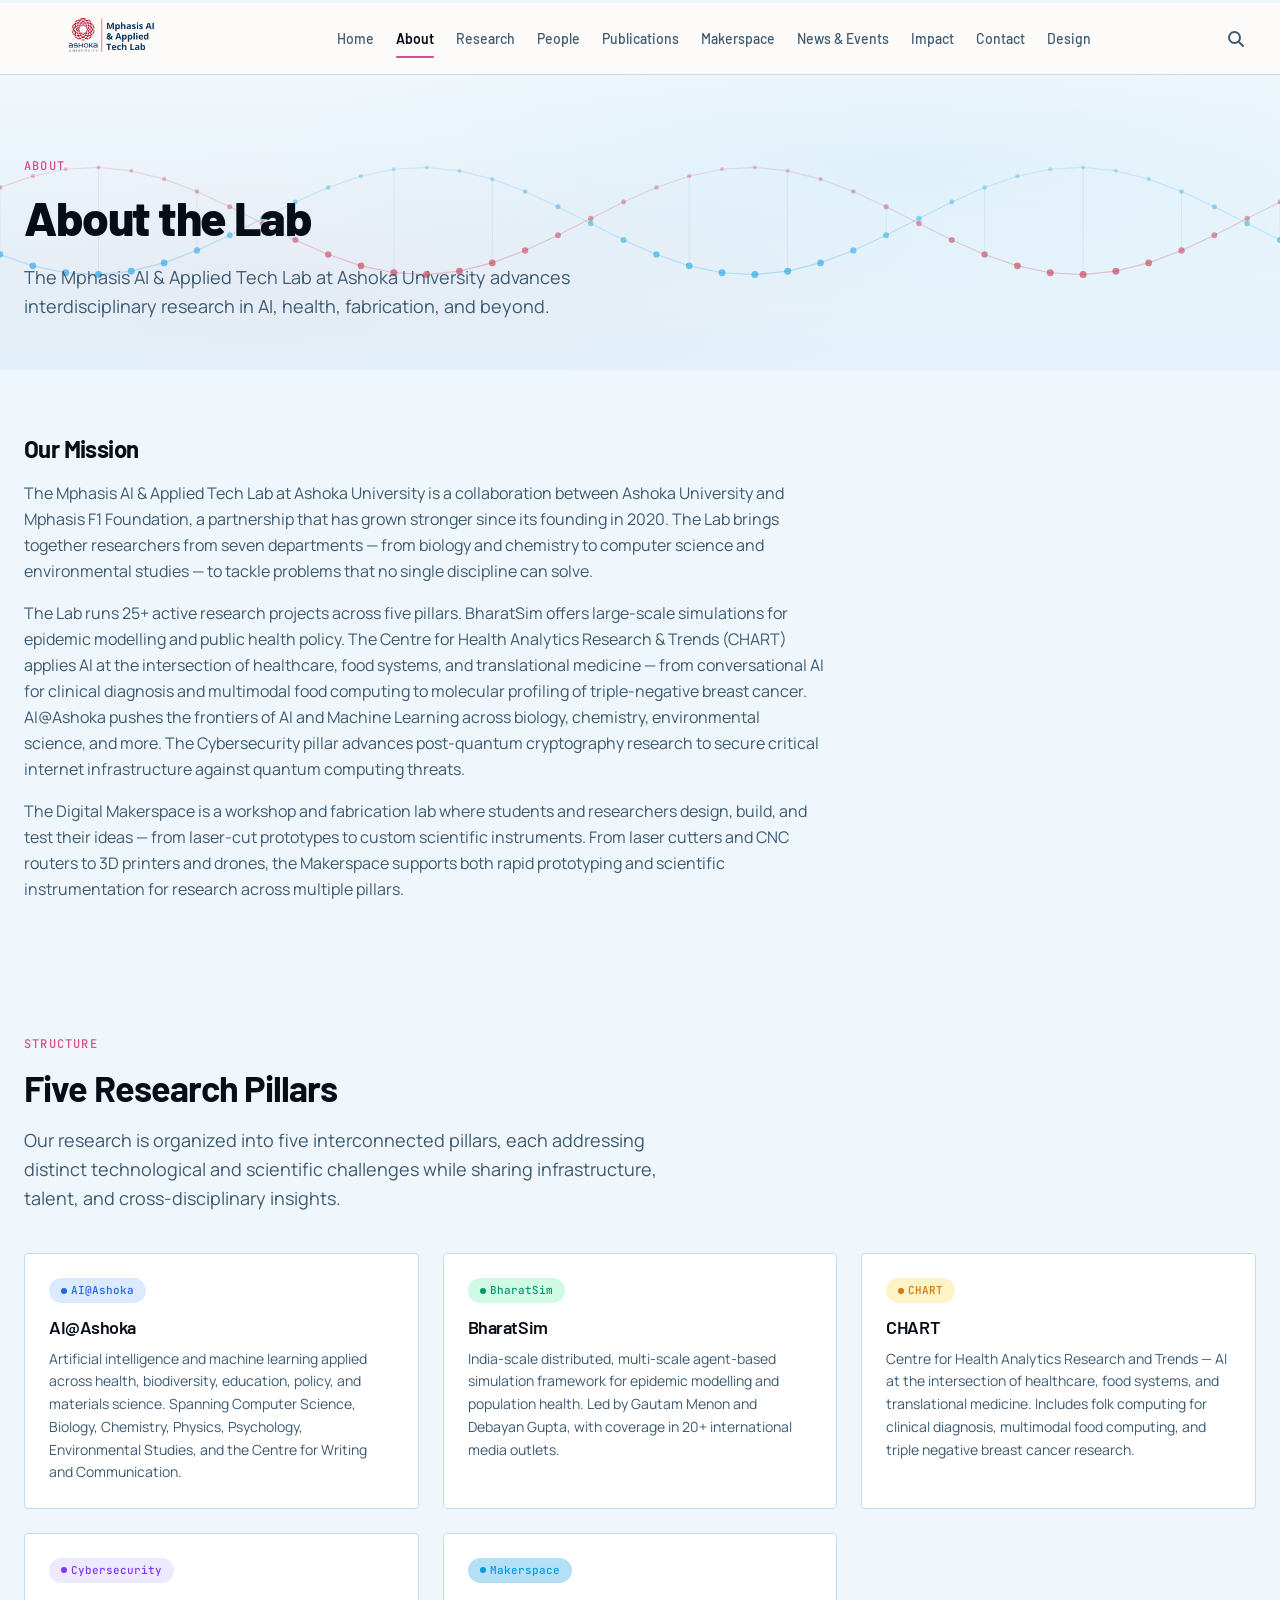
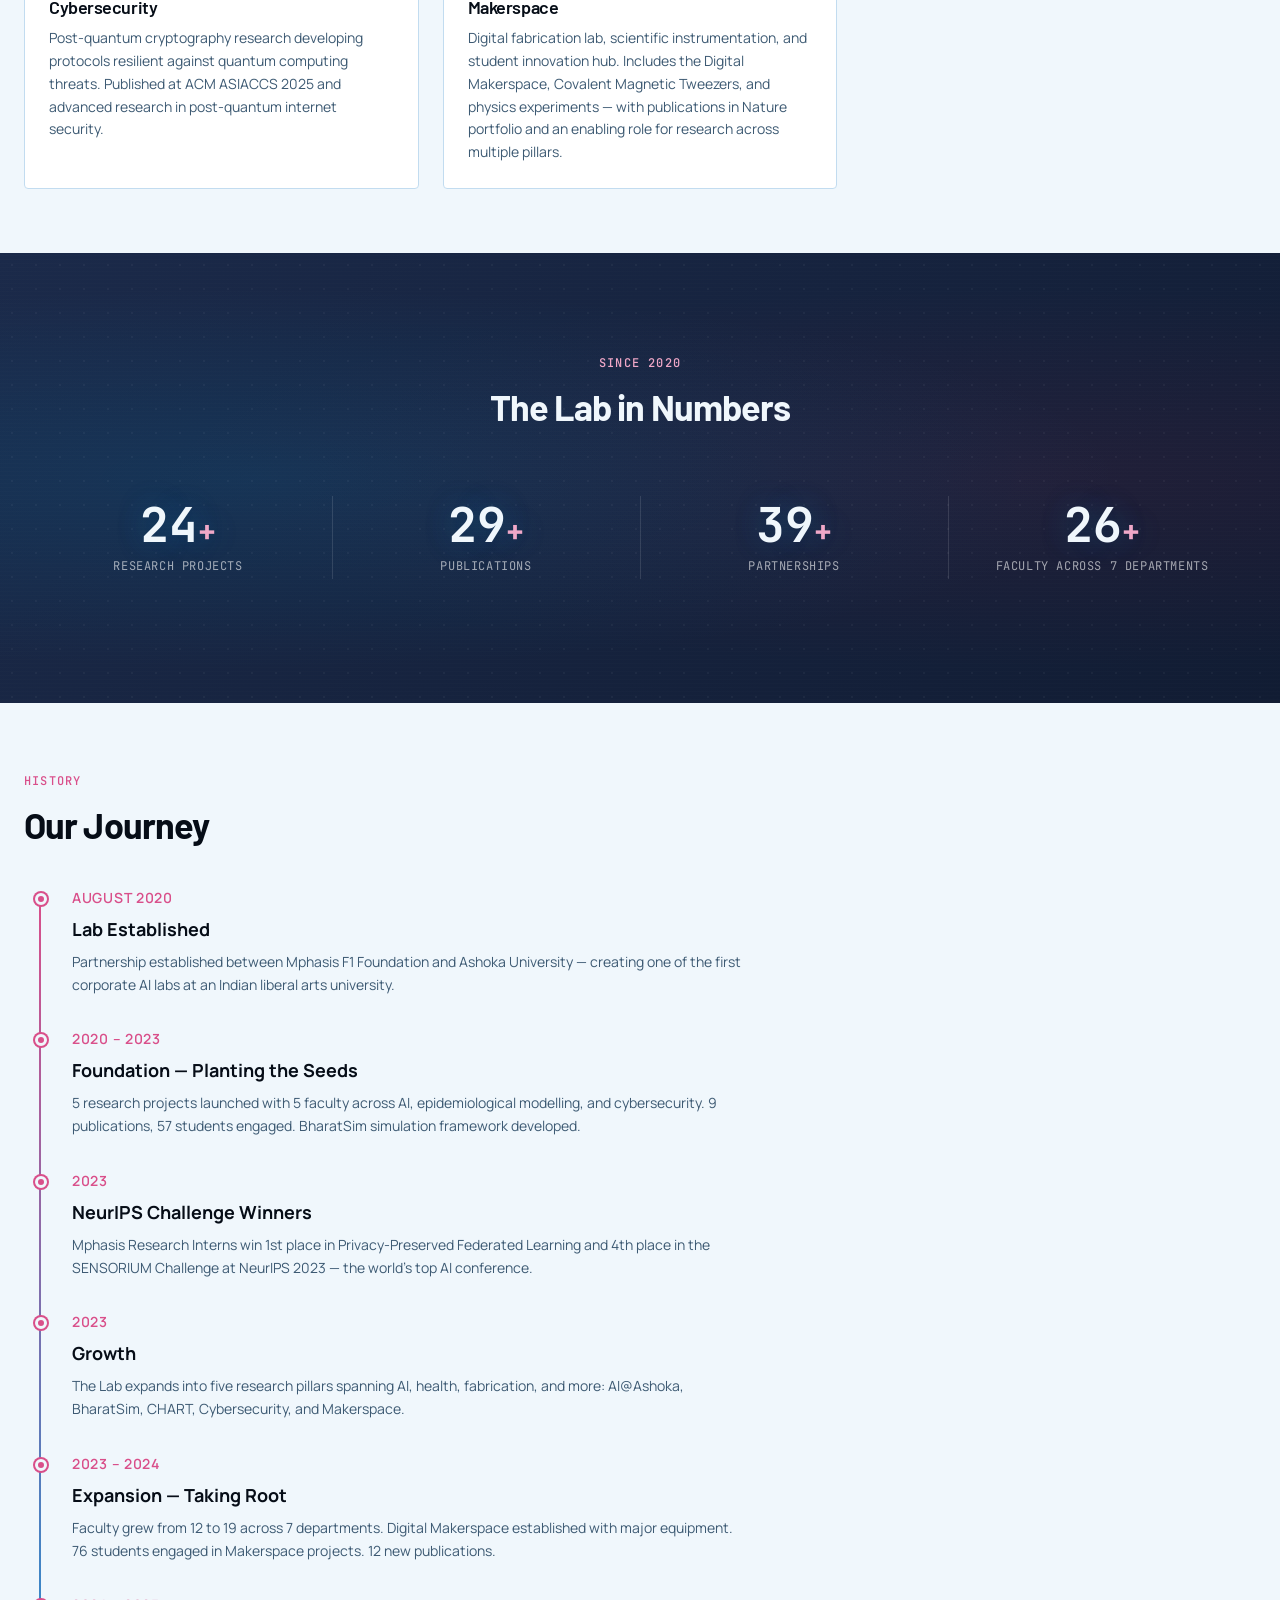
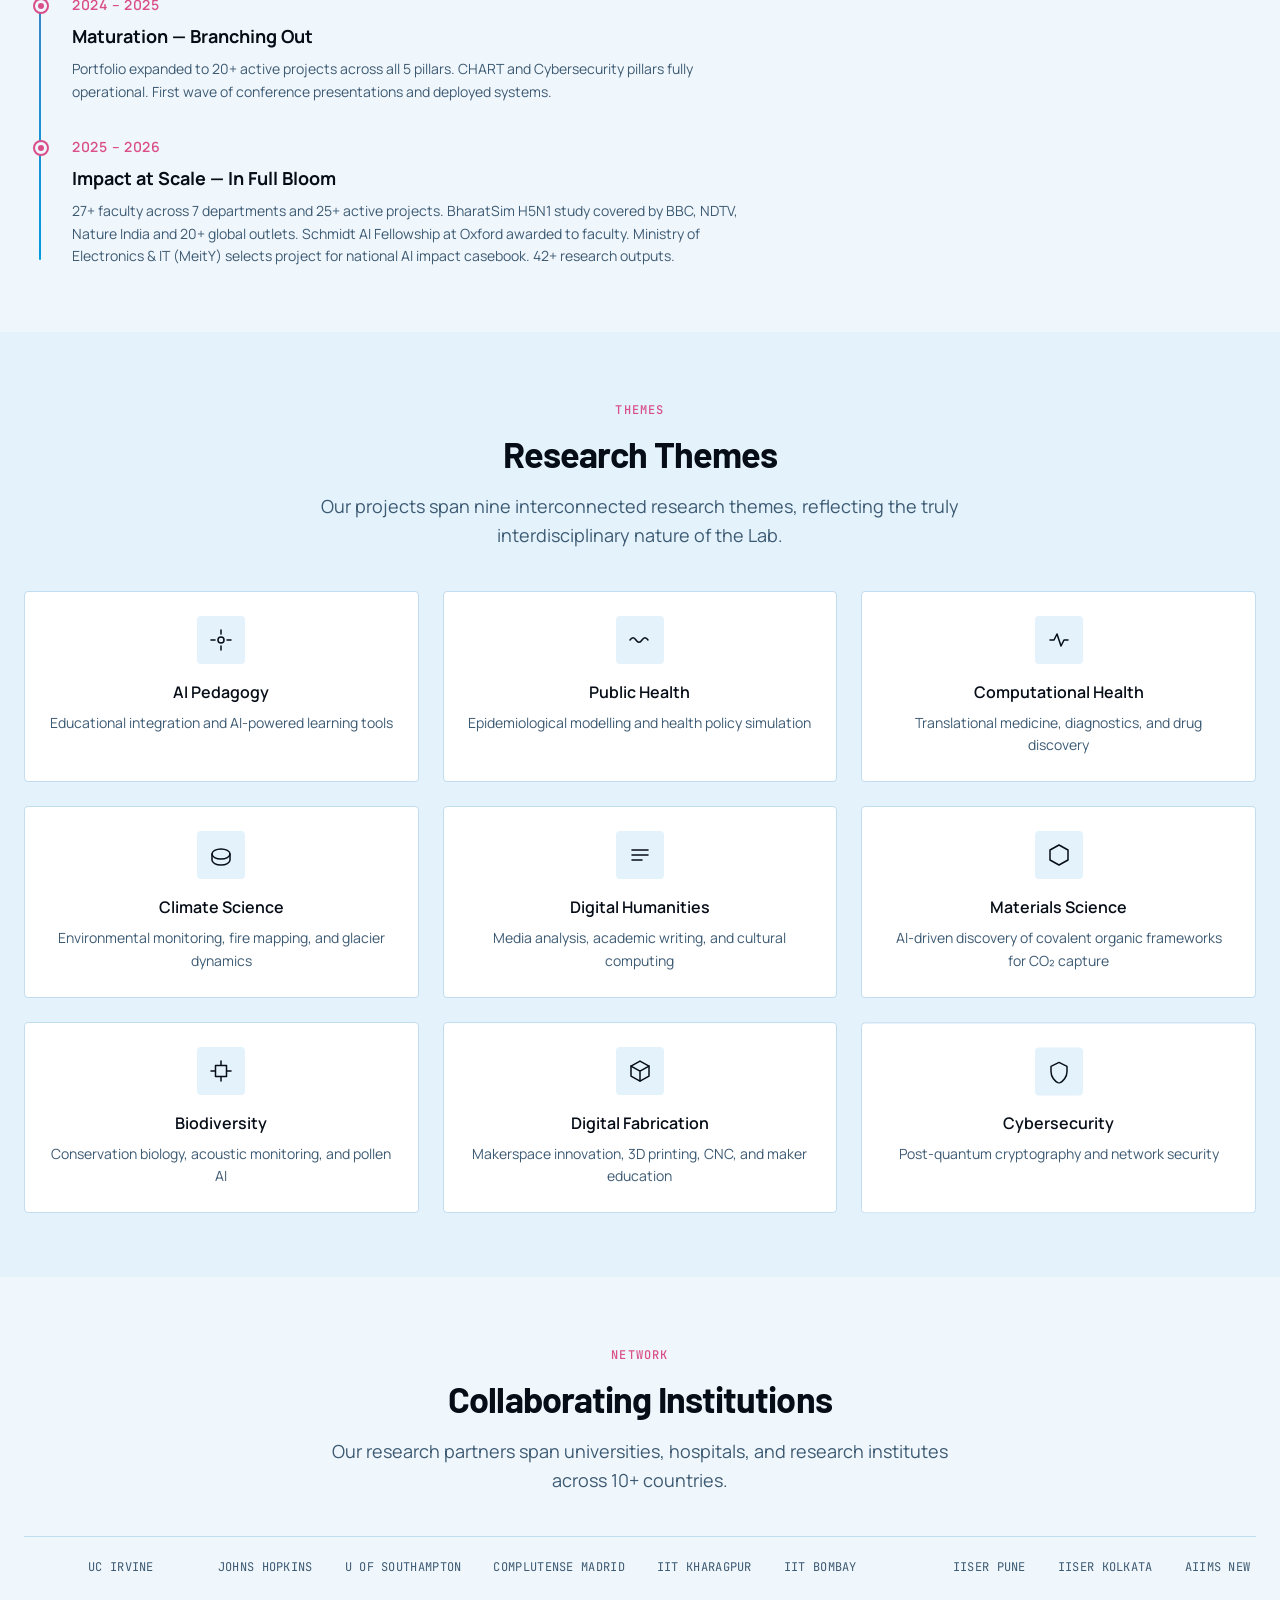
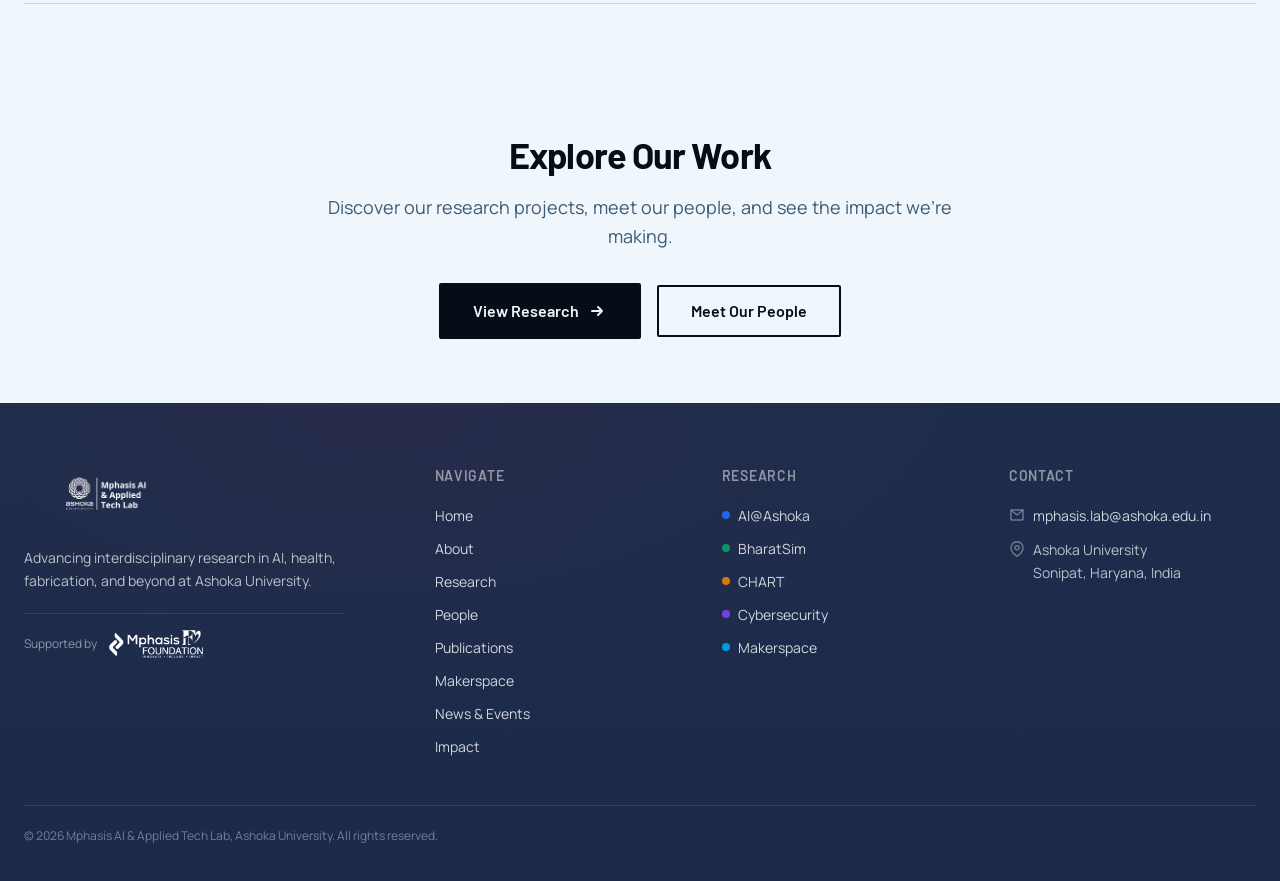
==== commit f5163fde: "Initial commit: Mphasis AI Lab — Foundation Edge (Barlow + Manrope)" ====
--- a/pages/about.html
+++ b/pages/about.html
@@ -18,7 +18,7 @@
   <link rel="apple-touch-icon" sizes="180x180" href="../src/assets/images/logos/apple-touch-icon.png">
   <link rel="preconnect" href="https://fonts.googleapis.com">
   <link rel="preconnect" href="https://fonts.gstatic.com" crossorigin>
-  <link href="https://fonts.googleapis.com/css2?family=Inter:wght@400;500;600;700;800&family=JetBrains+Mono:wght@400;500;600;700&family=Sora:wght@500;600;700&display=swap" rel="stylesheet">
+  <link href="https://fonts.googleapis.com/css2?family=Barlow:wght@400;500;600;700&family=Manrope:wght@400;500;600;700&family=JetBrains+Mono:wght@400;500;600;700&display=swap" rel="stylesheet">
 
   <link rel="stylesheet" href="../src/css/variables.css">
   <link rel="stylesheet" href="../src/css/reset.css">
@@ -78,6 +78,7 @@
           <a href="news.html" class="nav__link">News & Events</a>
           <a href="impact.html" class="nav__link">Impact</a>
           <a href="contact.html" class="nav__link">Contact</a>
+          <a href="design-philosophy.html" class="nav__link">Design</a>
         </nav>
         <div class="header__actions">
           <button class="header__search-trigger" aria-label="Search" aria-expanded="false" aria-controls="search-overlay">
@@ -101,6 +102,7 @@
       <a href="news.html" class="nav-mobile__link">News & Events</a>
       <a href="impact.html" class="nav-mobile__link">Impact</a>
       <a href="contact.html" class="nav-mobile__link">Contact</a>
+      <a href="design-philosophy.html" class="nav-mobile__link">Design</a>
     </nav>
 
     <!-- MAIN CONTENT -->
--- a/src/css/variables.css
+++ b/src/css/variables.css
@@ -1,66 +1,79 @@
 /* ============================================
-   DESIGN TOKENS — Mphasis AI & Applied Tech Lab
-   v2.0 — Warmer, bolder, more alive
+   DESIGN TOKENS — Version 2: "Foundation Edge"
+   Concept: Mphasis F1 Foundation as primary identity.
+   Technology-forward, confident, bold. Dark-first.
+   The gradient arrow from the F1 logo as design motif.
    ============================================ */
 
 :root {
   /* ── Brand Colors ── */
-  --color-navy:        #1B2A4A;
-  --color-navy-light:  #2A3F6A;
-  --color-navy-dark:   #111C33;
-  --color-red:         #C41E3A;
-  --color-red-light:   #E8364F;
-  --color-red-dark:    #9B1830;
+  --color-primary:       #009BDE;
+  --color-primary-dark:  #006FA8;
+  --color-primary-light: #B3E0F5;
+
+  /* F1 logo gradient — the design motif */
+  --gradient-f1-start: #D94F8A;
+  --gradient-f1-mid:   #2DB5A3;
+  --gradient-f1-end:   #5AC16B;
+  --gradient-f1: linear-gradient(90deg, #D94F8A, #2DB5A3, #5AC16B);
+
+  /* Legacy aliases for structural CSS compatibility */
+  --color-navy:        #060D17;
+  --color-navy-light:  #0D1B2E;
+  --color-navy-dark:   #020811;
+  --color-red:         #D94F8A;
+  --color-red-light:   #F0A8C8;
+  --color-red-dark:    #A83068;
   --color-blue:        #009BDE;
   --color-blue-light:  #33B0E6;
-  --color-blue-dark:   #007AB3;
+  --color-blue-dark:   #006FA8;
 
   /* ── Pillar Colors ── */
-  --pillar-ai:           #2563EB;
-  --pillar-ai-light:     #DBEAFE;
-  --pillar-ai-bg:        #EFF6FF;
-  --pillar-bharatsim:    #059669;
+  --pillar-ai:              #2563EB;
+  --pillar-ai-light:        #DBEAFE;
+  --pillar-ai-bg:           #EFF6FF;
+  --pillar-bharatsim:       #059669;
   --pillar-bharatsim-light: #D1FAE5;
-  --pillar-bharatsim-bg: #ECFDF5;
-  --pillar-chart:        #D97706;
-  --pillar-chart-light:  #FEF3C7;
-  --pillar-chart-bg:     #FFFBEB;
-  --pillar-cyber:        #7C3AED;
-  --pillar-cyber-light:  #EDE9FE;
-  --pillar-cyber-bg:     #F5F3FF;
-  --pillar-makerspace:   #DC2626;
-  --pillar-makerspace-light: #FEE2E2;
-  --pillar-makerspace-bg: #FEF2F2;
+  --pillar-bharatsim-bg:    #ECFDF5;
+  --pillar-chart:           #D97706;
+  --pillar-chart-light:     #FEF3C7;
+  --pillar-chart-bg:        #FFFBEB;
+  --pillar-cyber:           #7C3AED;
+  --pillar-cyber-light:     #EDE9FE;
+  --pillar-cyber-bg:        #F5F3FF;
+  --pillar-makerspace:      #009BDE;
+  --pillar-makerspace-light:#B3E0F5;
+  --pillar-makerspace-bg:   #E3F2FB;
 
-  /* ── Neutral Palette ── */
-  --gray-50:   #F9FAFB;
-  --gray-100:  #F3F4F6;
-  --gray-200:  #E5E7EB;
-  --gray-300:  #D1D5DB;
-  --gray-400:  #9CA3AF;
-  --gray-500:  #6B7280;
-  --gray-600:  #4B5563;
-  --gray-700:  #374151;
-  --gray-800:  #1F2937;
-  --gray-900:  #111827;
+  /* ── Neutral Palette (cool-tinted) ── */
+  --gray-50:   #F0F7FC;
+  --gray-100:  #E3F2FB;
+  --gray-200:  #C2DCF0;
+  --gray-300:  #9BBDD8;
+  --gray-400:  #6B99B8;
+  --gray-500:  #4A7A9B;
+  --gray-600:  #3D5A73;
+  --gray-700:  #1F3448;
+  --gray-800:  #0F1F30;
+  --gray-900:  #0A1929;
 
   /* ── Semantic Colors ── */
-  --color-text:          var(--gray-900);
-  --color-text-secondary: var(--gray-600);
-  --color-text-muted:    var(--gray-400);
-  --color-text-inverse:  #FFFFFF;
-  --color-link:          var(--color-blue);
-  --color-link-hover:    var(--color-blue-dark);
-  --color-bg:            #FCFBF9;
-  --color-bg-alt:        #F5F3EF;
-  --color-bg-dark:       var(--color-navy);
-  --color-border:        var(--gray-200);
-  --color-border-light:  var(--gray-100);
+  --color-text:           #0A1929;
+  --color-text-secondary: #3D5A73;
+  --color-text-muted:     #6B99B8;
+  --color-text-inverse:   #F0F7FC;
+  --color-link:           #009BDE;
+  --color-link-hover:     #006FA8;
+  --color-bg:             #F0F7FC;
+  --color-bg-alt:         #E3F2FB;
+  --color-bg-dark:        #060D17;
+  --color-border:         #C2DCF0;
+  --color-border-light:   #E3F2FB;
 
   /* ── Typography ── */
-  --font-display: 'Sora', 'Inter', -apple-system, BlinkMacSystemFont, sans-serif;
-  --font-sans: 'Inter', -apple-system, BlinkMacSystemFont, 'Segoe UI', Roboto, Oxygen, Ubuntu, sans-serif;
-  --font-mono: 'JetBrains Mono', 'Fira Code', 'Consolas', monospace;
+  --font-display: 'Barlow', -apple-system, BlinkMacSystemFont, sans-serif;
+  --font-sans:    'Manrope', -apple-system, BlinkMacSystemFont, sans-serif;
+  --font-mono:    'JetBrains Mono', 'Fira Code', 'Consolas', monospace;
 
   --text-xs:   0.75rem;
   --text-sm:   0.875rem;
@@ -71,12 +84,12 @@
   --text-3xl:  1.875rem;
   --text-4xl:  2.25rem;
   --text-5xl:  3rem;
-  --text-6xl:  3.75rem;
+  --text-6xl:  4.5rem;
 
-  --weight-regular:  400;
-  --weight-medium:   500;
-  --weight-semibold: 600;
-  --weight-bold:     700;
+  --weight-regular:   400;
+  --weight-medium:    500;
+  --weight-semibold:  600;
+  --weight-bold:      700;
   --weight-extrabold: 800;
 
   --leading-tight:   1.25;
@@ -106,26 +119,26 @@
   --space-24:  6rem;
   --space-32:  8rem;
 
-  /* ── Layout ── */
+  /* ── Layout — wider, bolder ── */
   --container-sm:  640px;
   --container-md:  768px;
   --container-lg:  1024px;
-  --container-xl:  1200px;
-  --container-2xl: 1400px;
+  --container-xl:  1280px;
+  --container-2xl: 1480px;
   --header-height: 72px;
 
-  /* ── Borders ── */
-  --radius-sm:   4px;
-  --radius-md:   8px;
-  --radius-lg:   12px;
-  --radius-xl:   16px;
+  /* ── Borders — sharp, confident ── */
+  --radius-sm:   0px;
+  --radius-md:   2px;
+  --radius-lg:   4px;
+  --radius-xl:   6px;
   --radius-full: 9999px;
 
-  /* ── Shadows ── */
-  --shadow-sm:   0 1px 2px rgba(0, 0, 0, 0.05);
-  --shadow-md:   0 4px 6px -1px rgba(0, 0, 0, 0.07), 0 2px 4px -2px rgba(0, 0, 0, 0.05);
-  --shadow-lg:   0 10px 15px -3px rgba(0, 0, 0, 0.08), 0 4px 6px -4px rgba(0, 0, 0, 0.04);
-  --shadow-xl:   0 20px 25px -5px rgba(0, 0, 0, 0.08), 0 8px 10px -6px rgba(0, 0, 0, 0.04);
+  /* ── Shadows (cool-tinted) ── */
+  --shadow-sm:   0 1px 2px rgba(0, 26, 51, 0.07);
+  --shadow-md:   0 4px 6px -1px rgba(0, 26, 51, 0.10), 0 2px 4px -2px rgba(0, 26, 51, 0.06);
+  --shadow-lg:   0 10px 15px -3px rgba(0, 26, 51, 0.12), 0 4px 6px -4px rgba(0, 26, 51, 0.06);
+  --shadow-xl:   0 20px 25px -5px rgba(0, 26, 51, 0.12), 0 8px 10px -6px rgba(0, 26, 51, 0.06);
 
   /* ── Transitions ── */
   --transition-fast:   150ms ease;
@@ -135,7 +148,6 @@
 }
 
 /* ── Pillar Custom Properties via Data Attributes ── */
-
 [data-pillar="ai"]         { --pillar-color: var(--pillar-ai);         --pillar-bg: var(--pillar-ai-bg);         --pillar-light: var(--pillar-ai-light); }
 [data-pillar="bharatsim"]  { --pillar-color: var(--pillar-bharatsim);  --pillar-bg: var(--pillar-bharatsim-bg);  --pillar-light: var(--pillar-bharatsim-light); }
 [data-pillar="chart"]      { --pillar-color: var(--pillar-chart);      --pillar-bg: var(--pillar-chart-bg);      --pillar-light: var(--pillar-chart-light); }
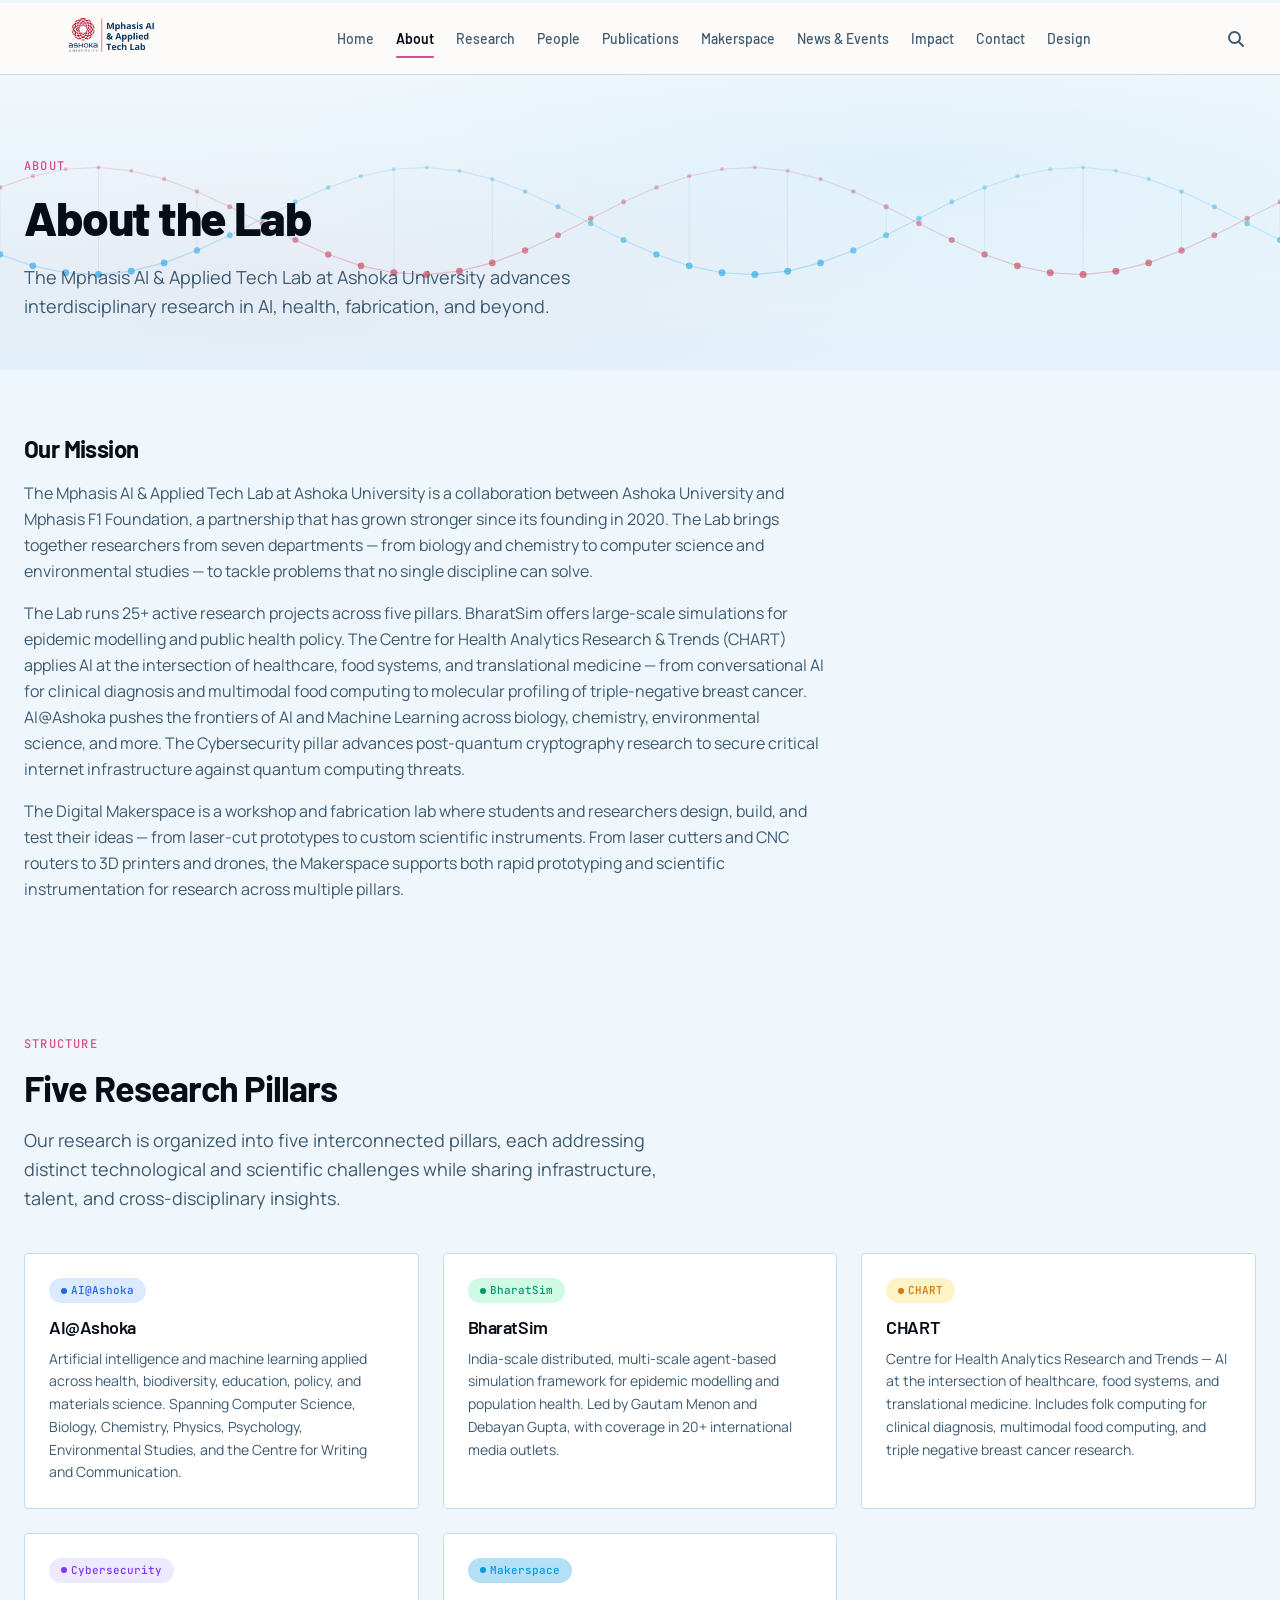
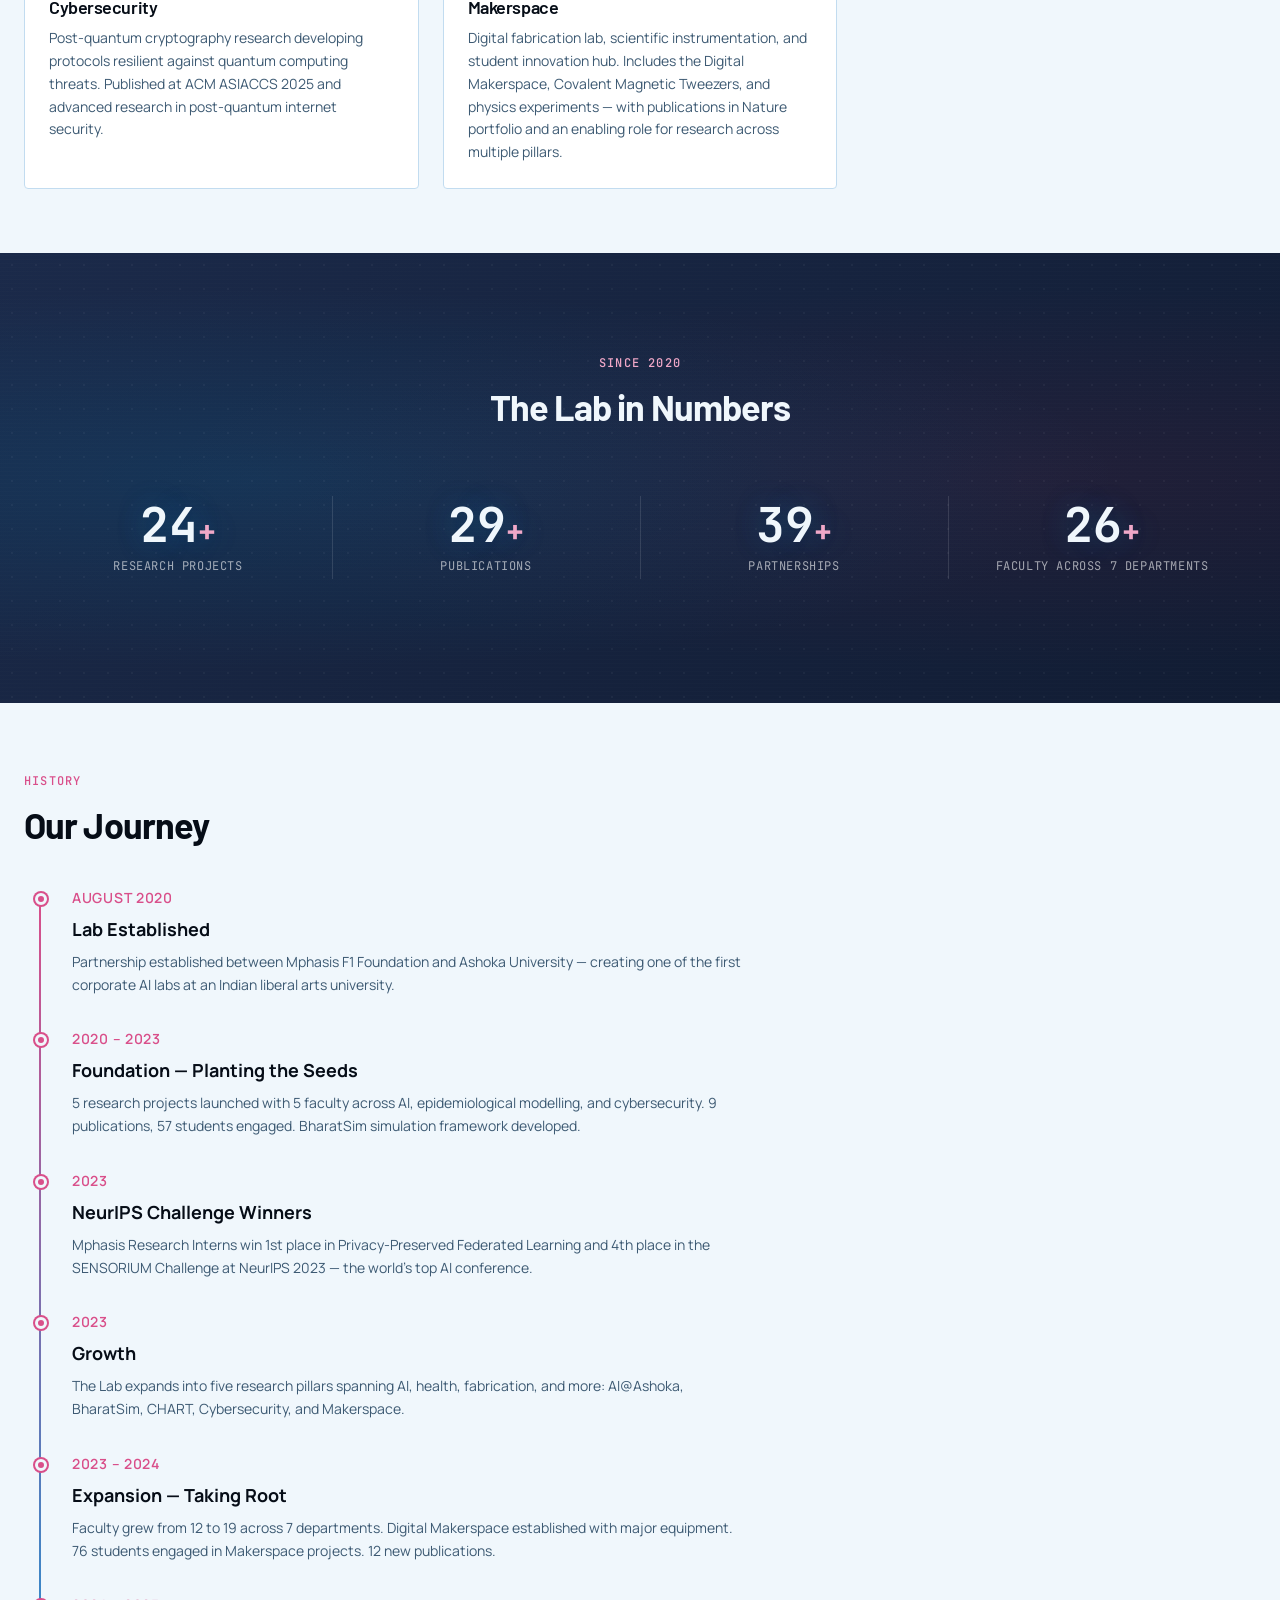
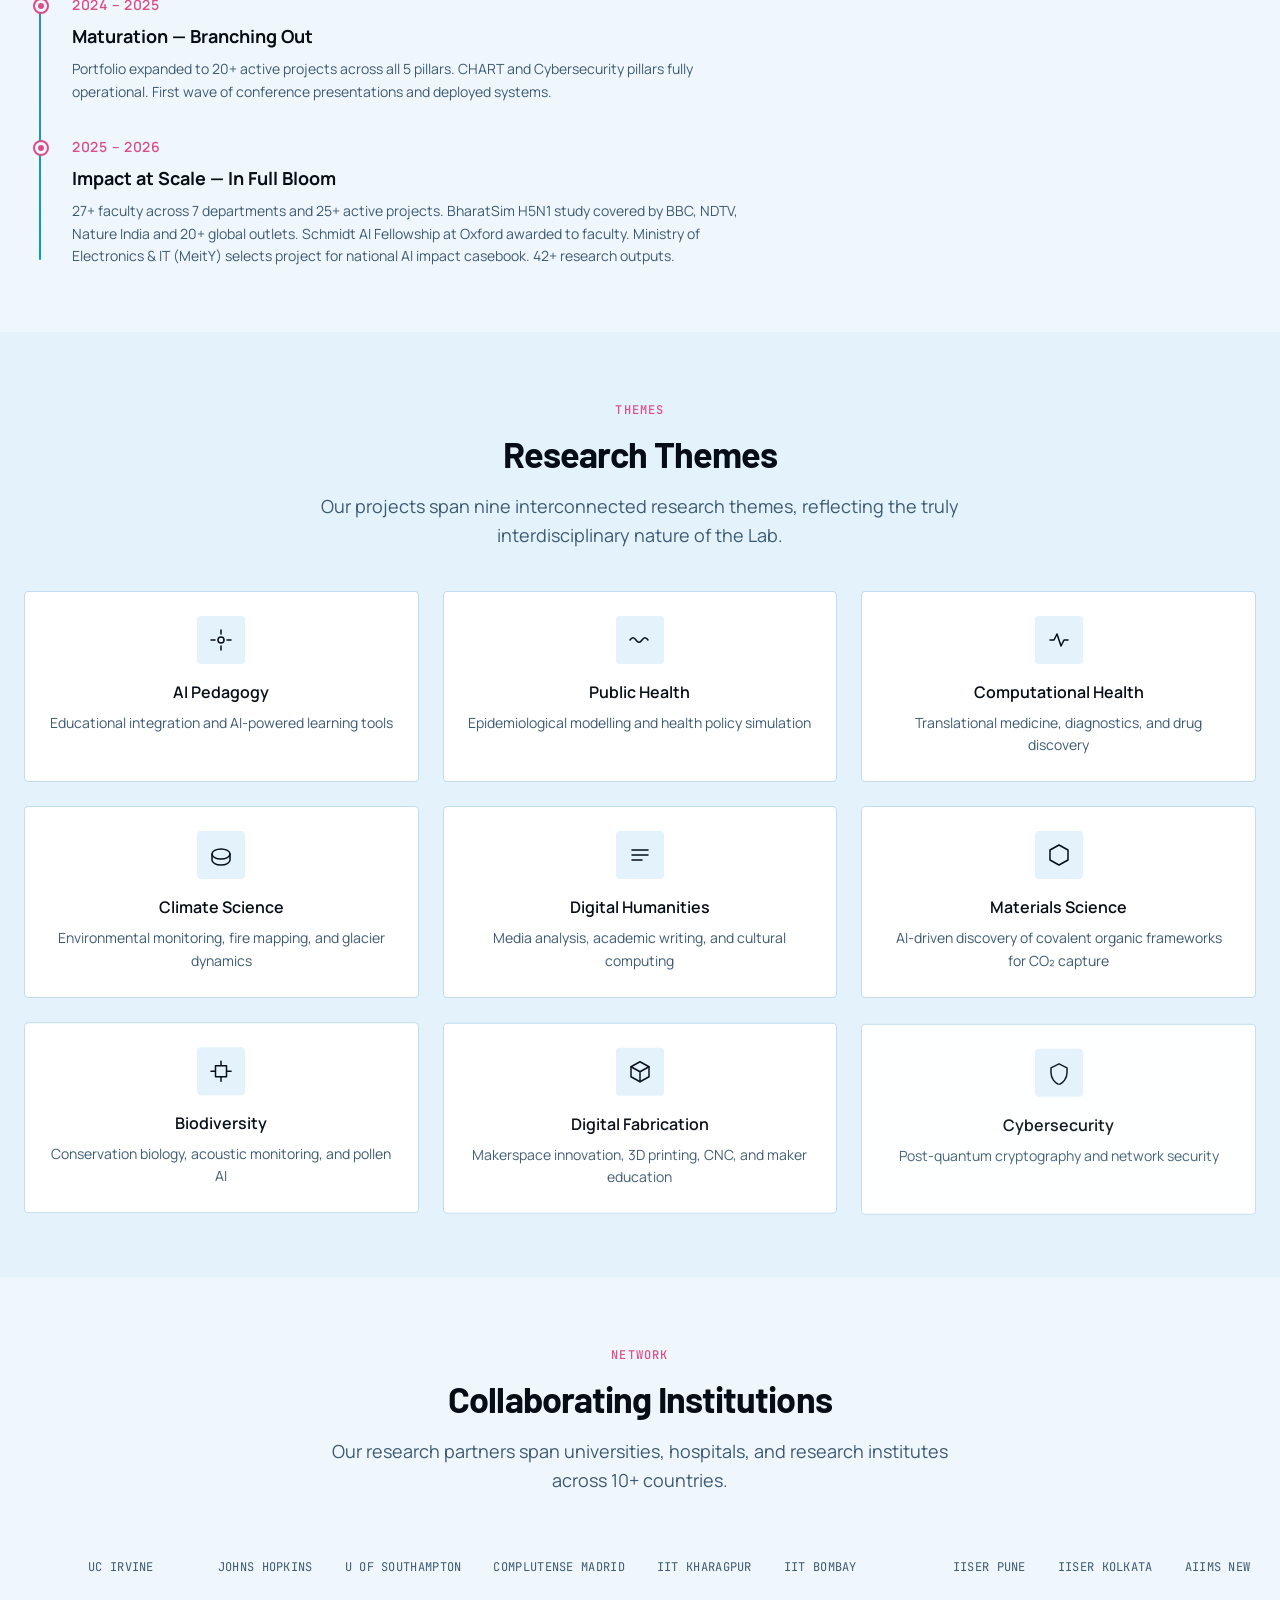
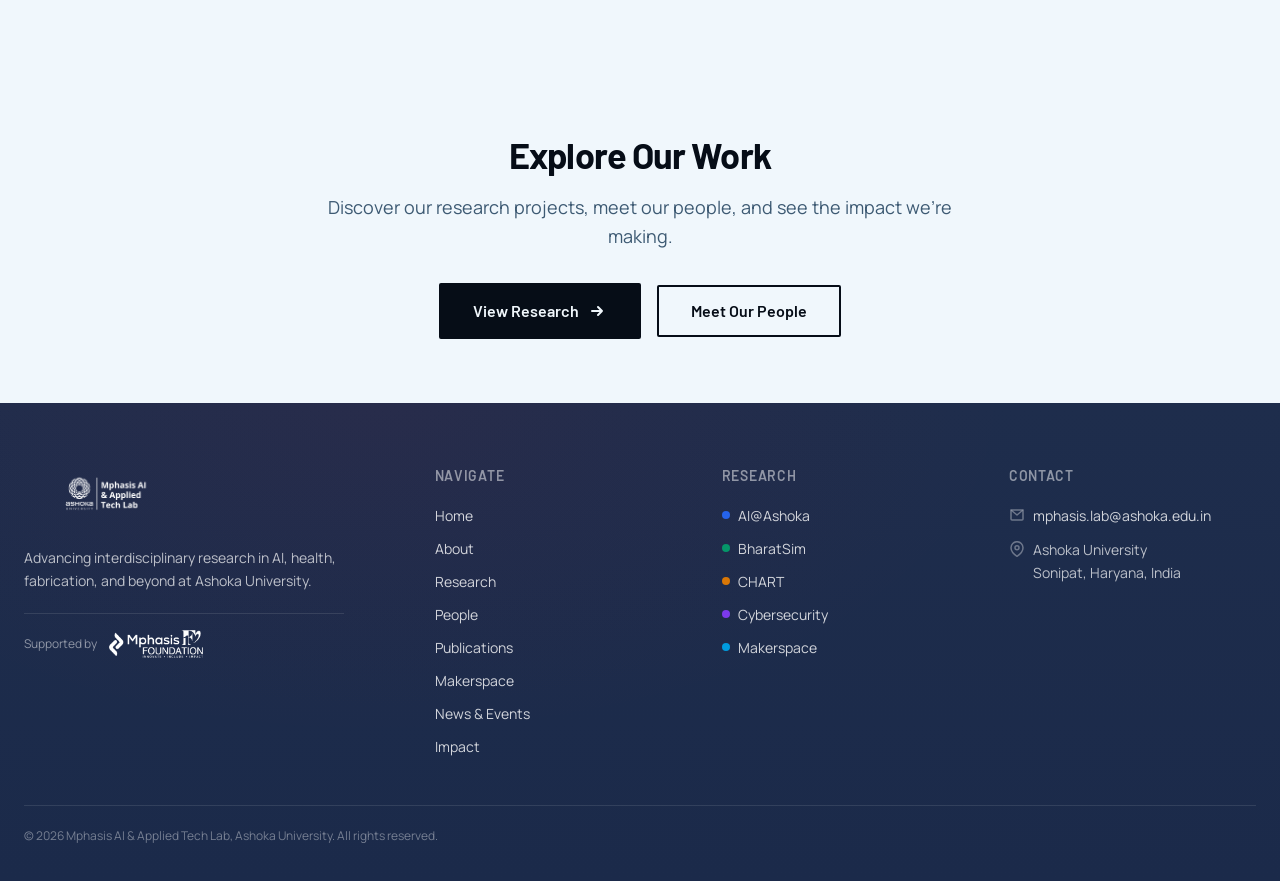
==== commit f8a20b4c: "Fix asset paths for GitHub Pages subdirectory hosting" ====
--- a/pages/about.html
+++ b/pages/about.html
@@ -553,6 +553,6 @@
   <script src="../src/js/gsap-animations.js"></script>
   <script src="../src/js/main.js"></script>
   <script src="../src/js/search.js"></script>
-  <script src="/src/js/page-canvases.js"></script>
+  <script src="../src/js/page-canvases.js"></script>
 </body>
 </html>
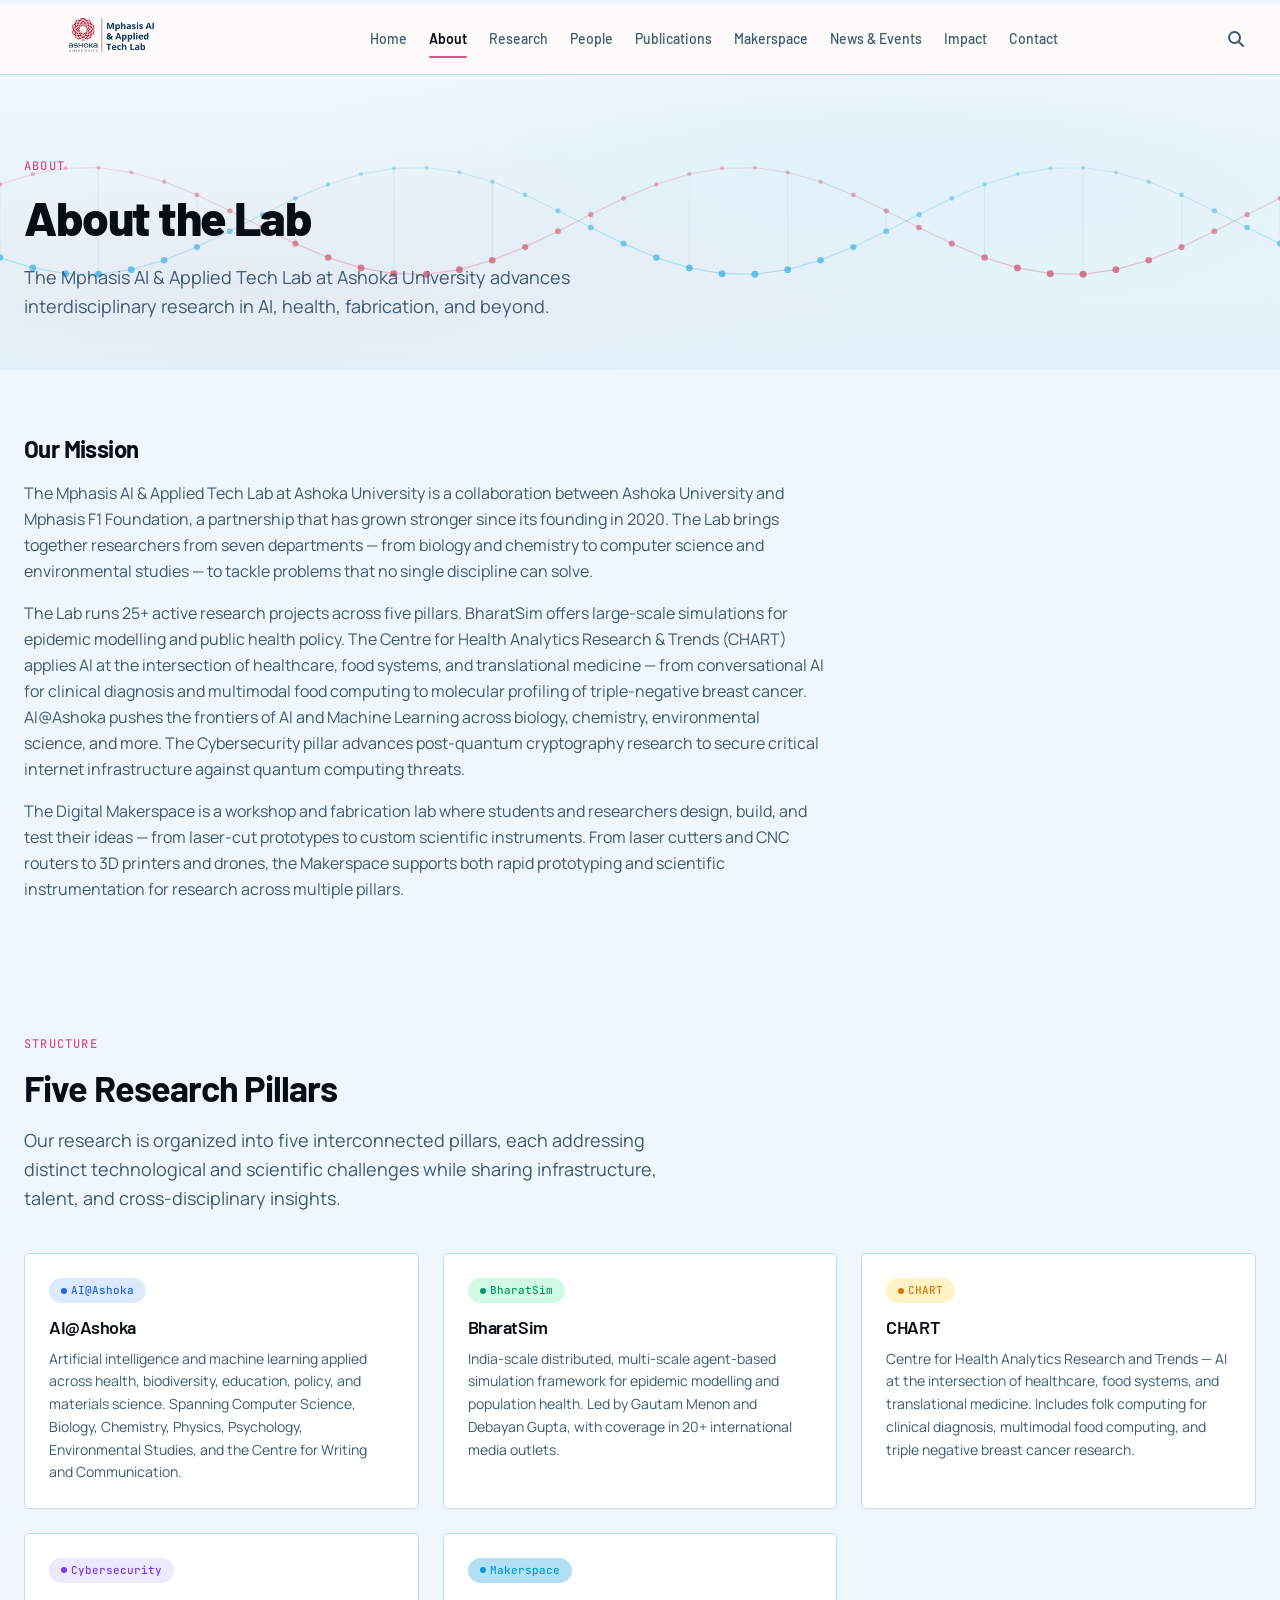
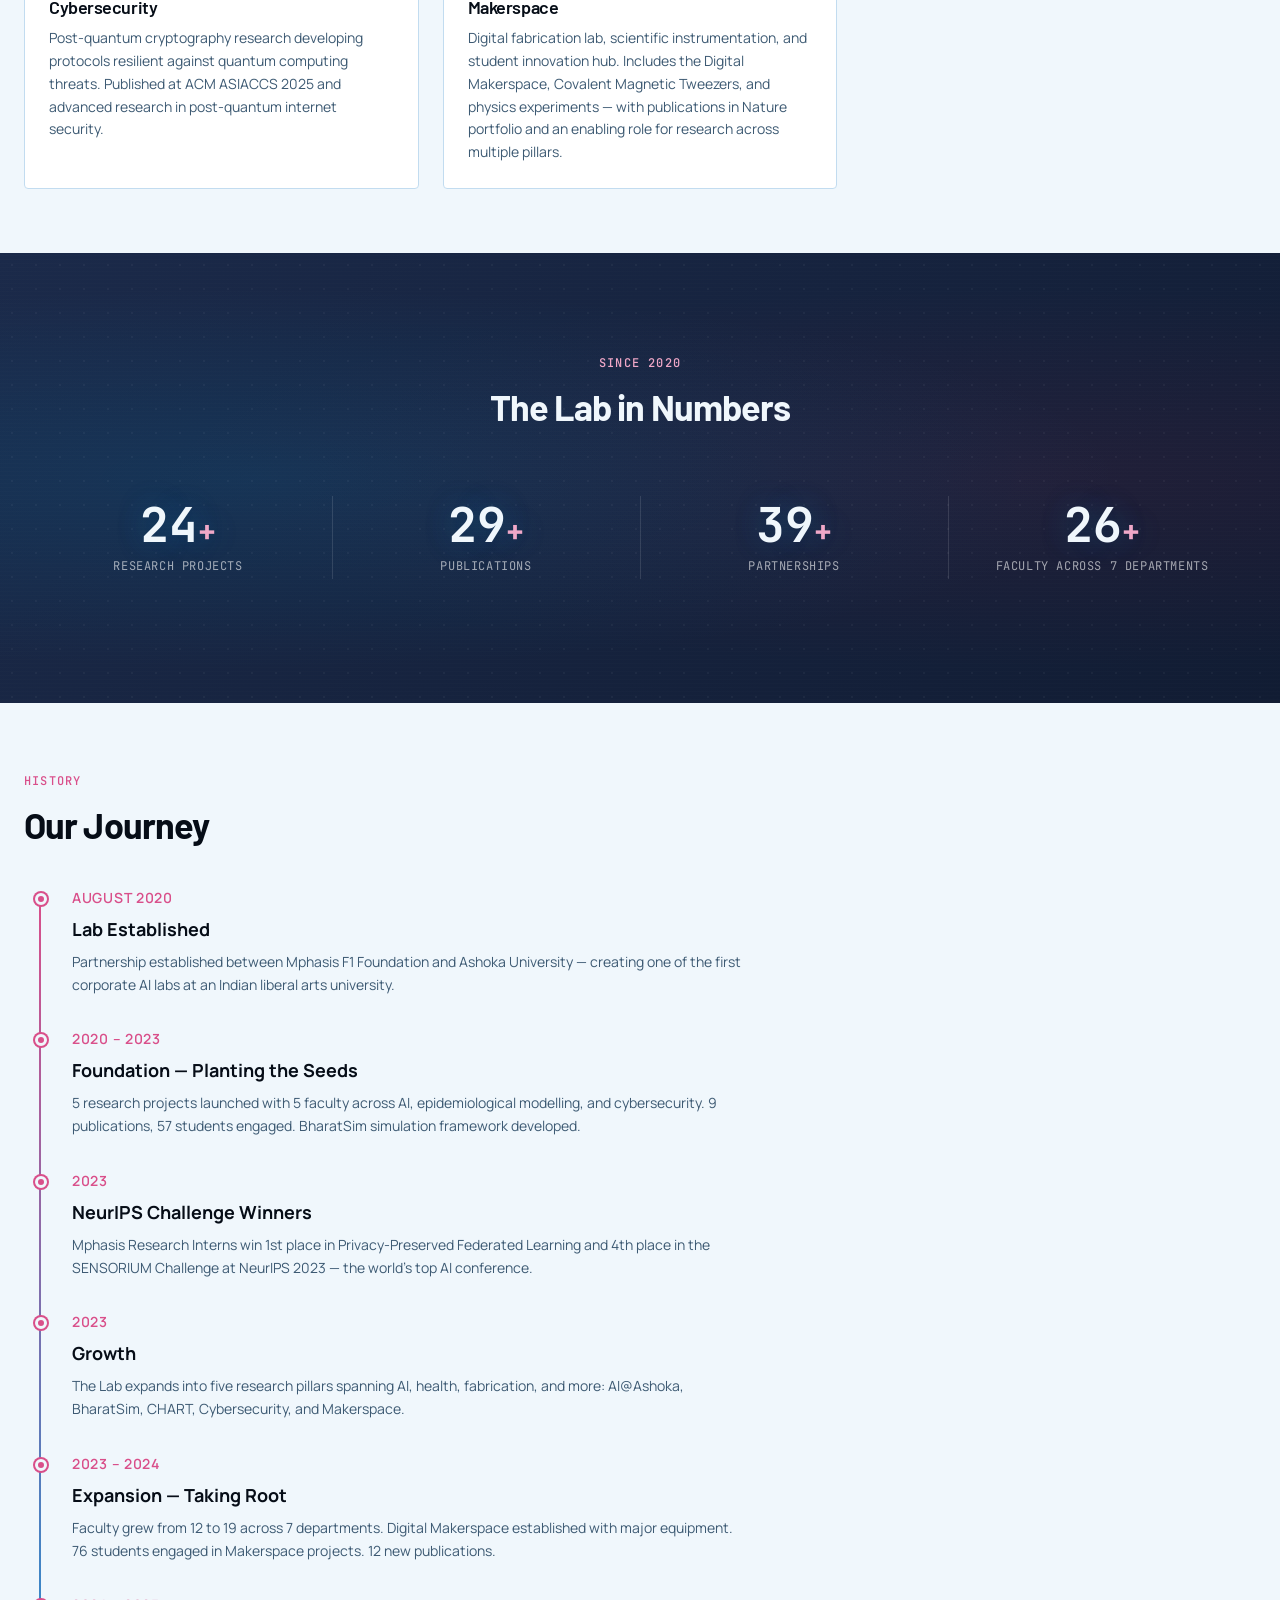
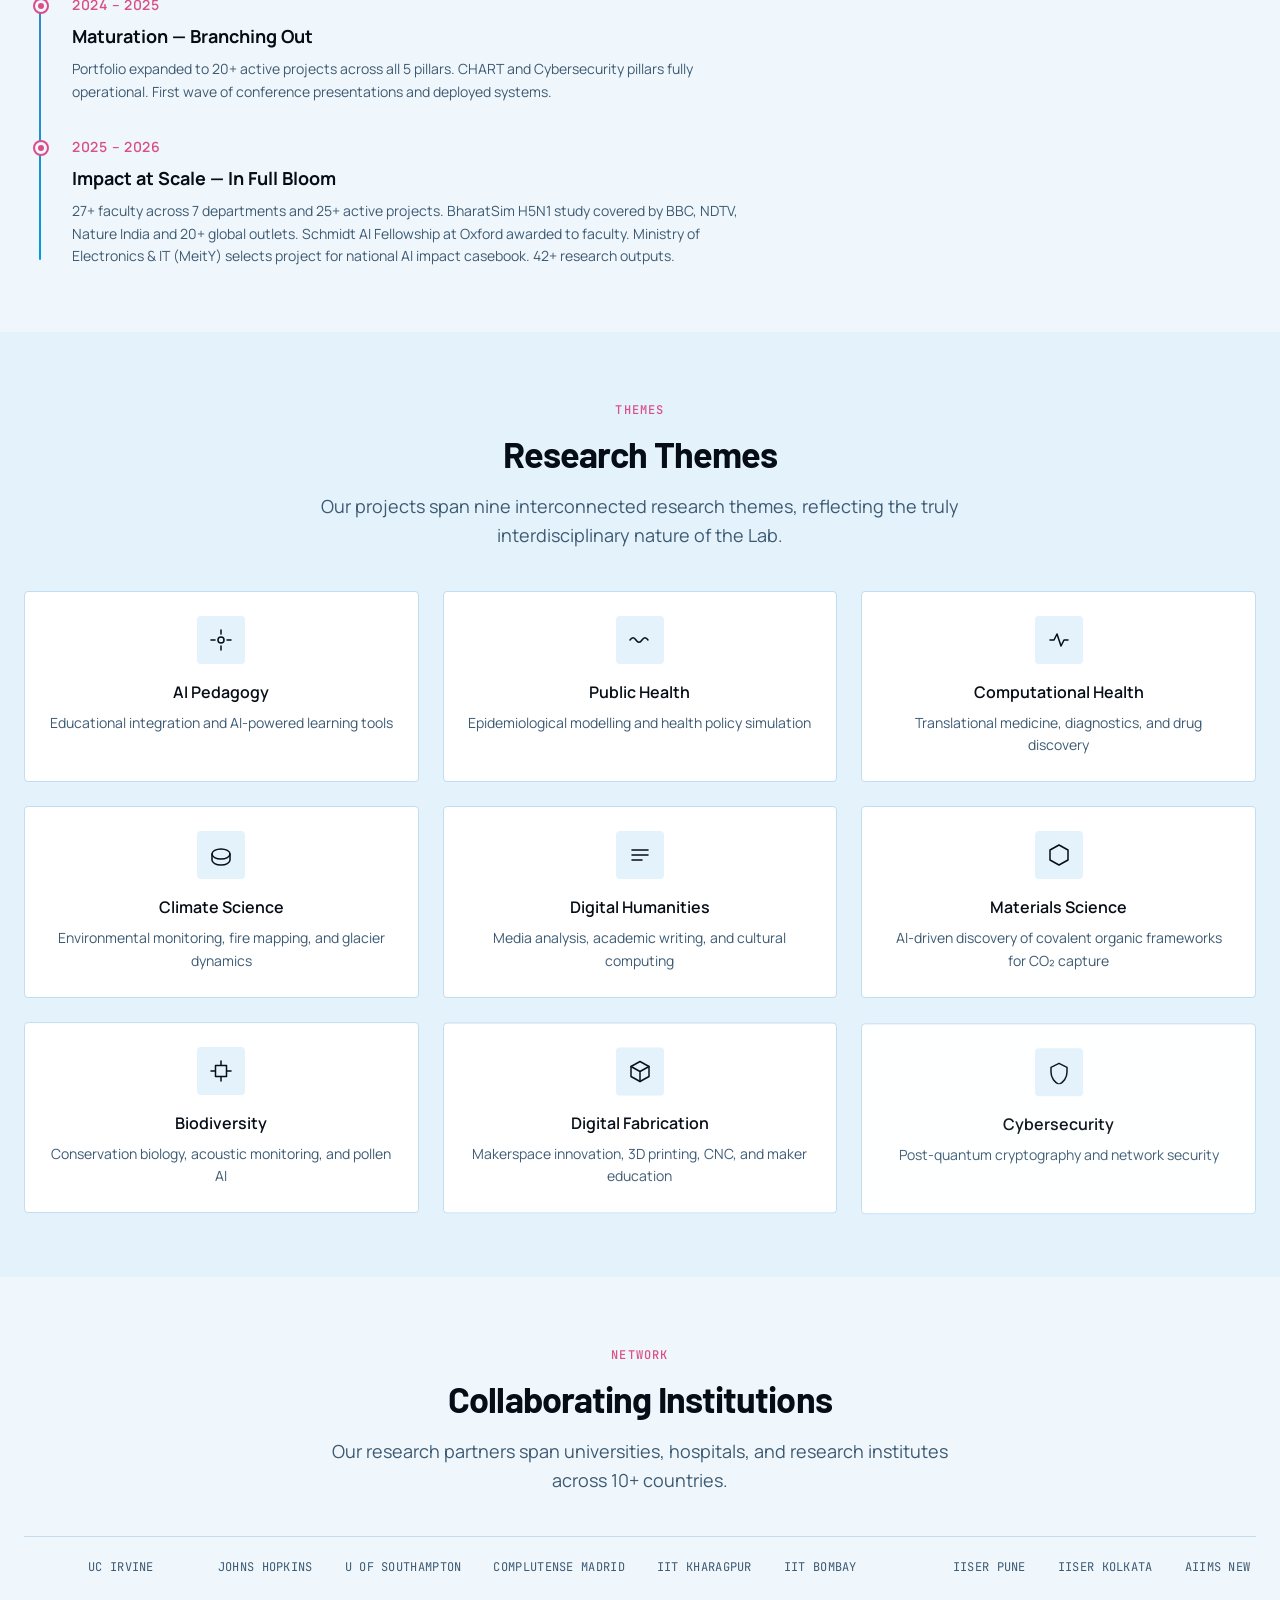
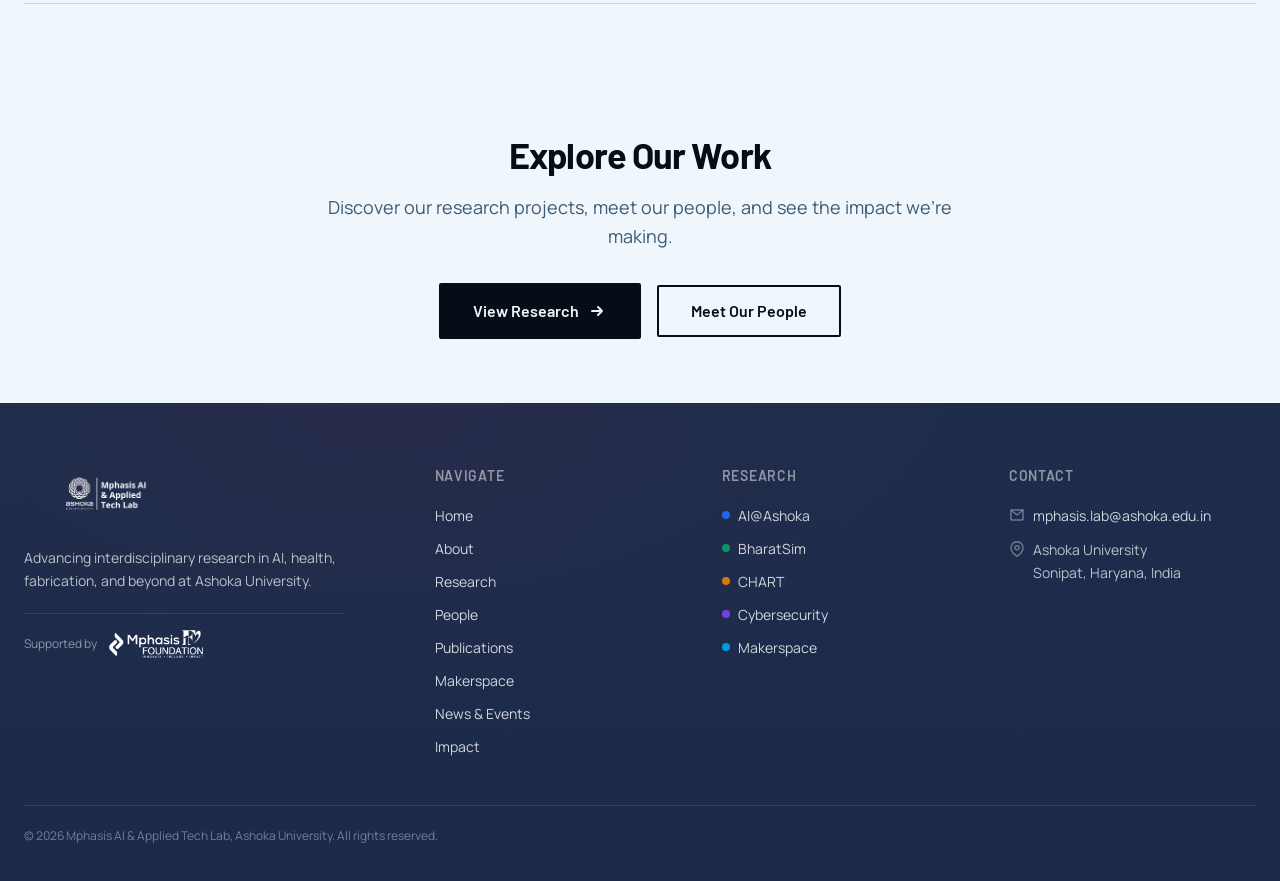
==== commit 0261238a: "Remove Design nav tab and design-philosophy page" ====
--- a/pages/about.html
+++ b/pages/about.html
@@ -78,7 +78,6 @@
           <a href="news.html" class="nav__link">News & Events</a>
           <a href="impact.html" class="nav__link">Impact</a>
           <a href="contact.html" class="nav__link">Contact</a>
-          <a href="design-philosophy.html" class="nav__link">Design</a>
         </nav>
         <div class="header__actions">
           <button class="header__search-trigger" aria-label="Search" aria-expanded="false" aria-controls="search-overlay">
@@ -102,7 +101,6 @@
       <a href="news.html" class="nav-mobile__link">News & Events</a>
       <a href="impact.html" class="nav-mobile__link">Impact</a>
       <a href="contact.html" class="nav-mobile__link">Contact</a>
-      <a href="design-philosophy.html" class="nav-mobile__link">Design</a>
     </nav>
 
     <!-- MAIN CONTENT -->
